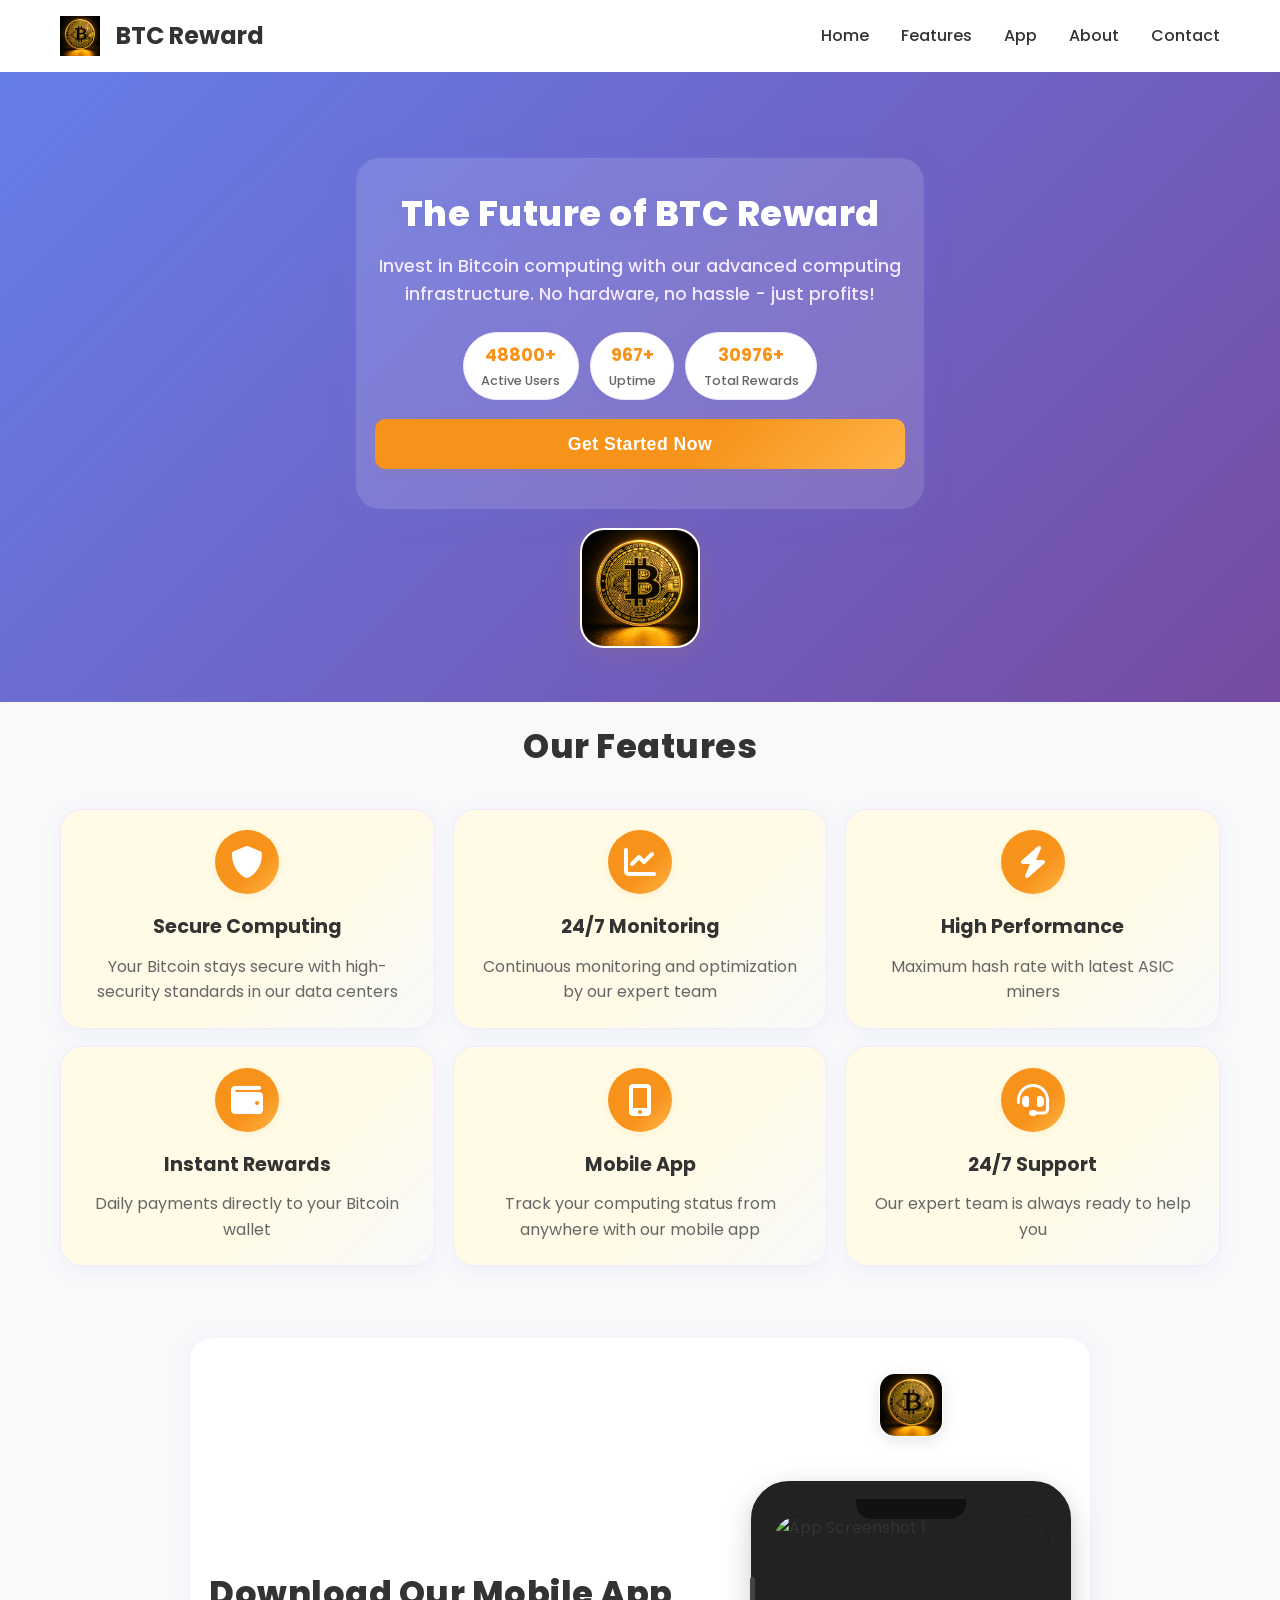
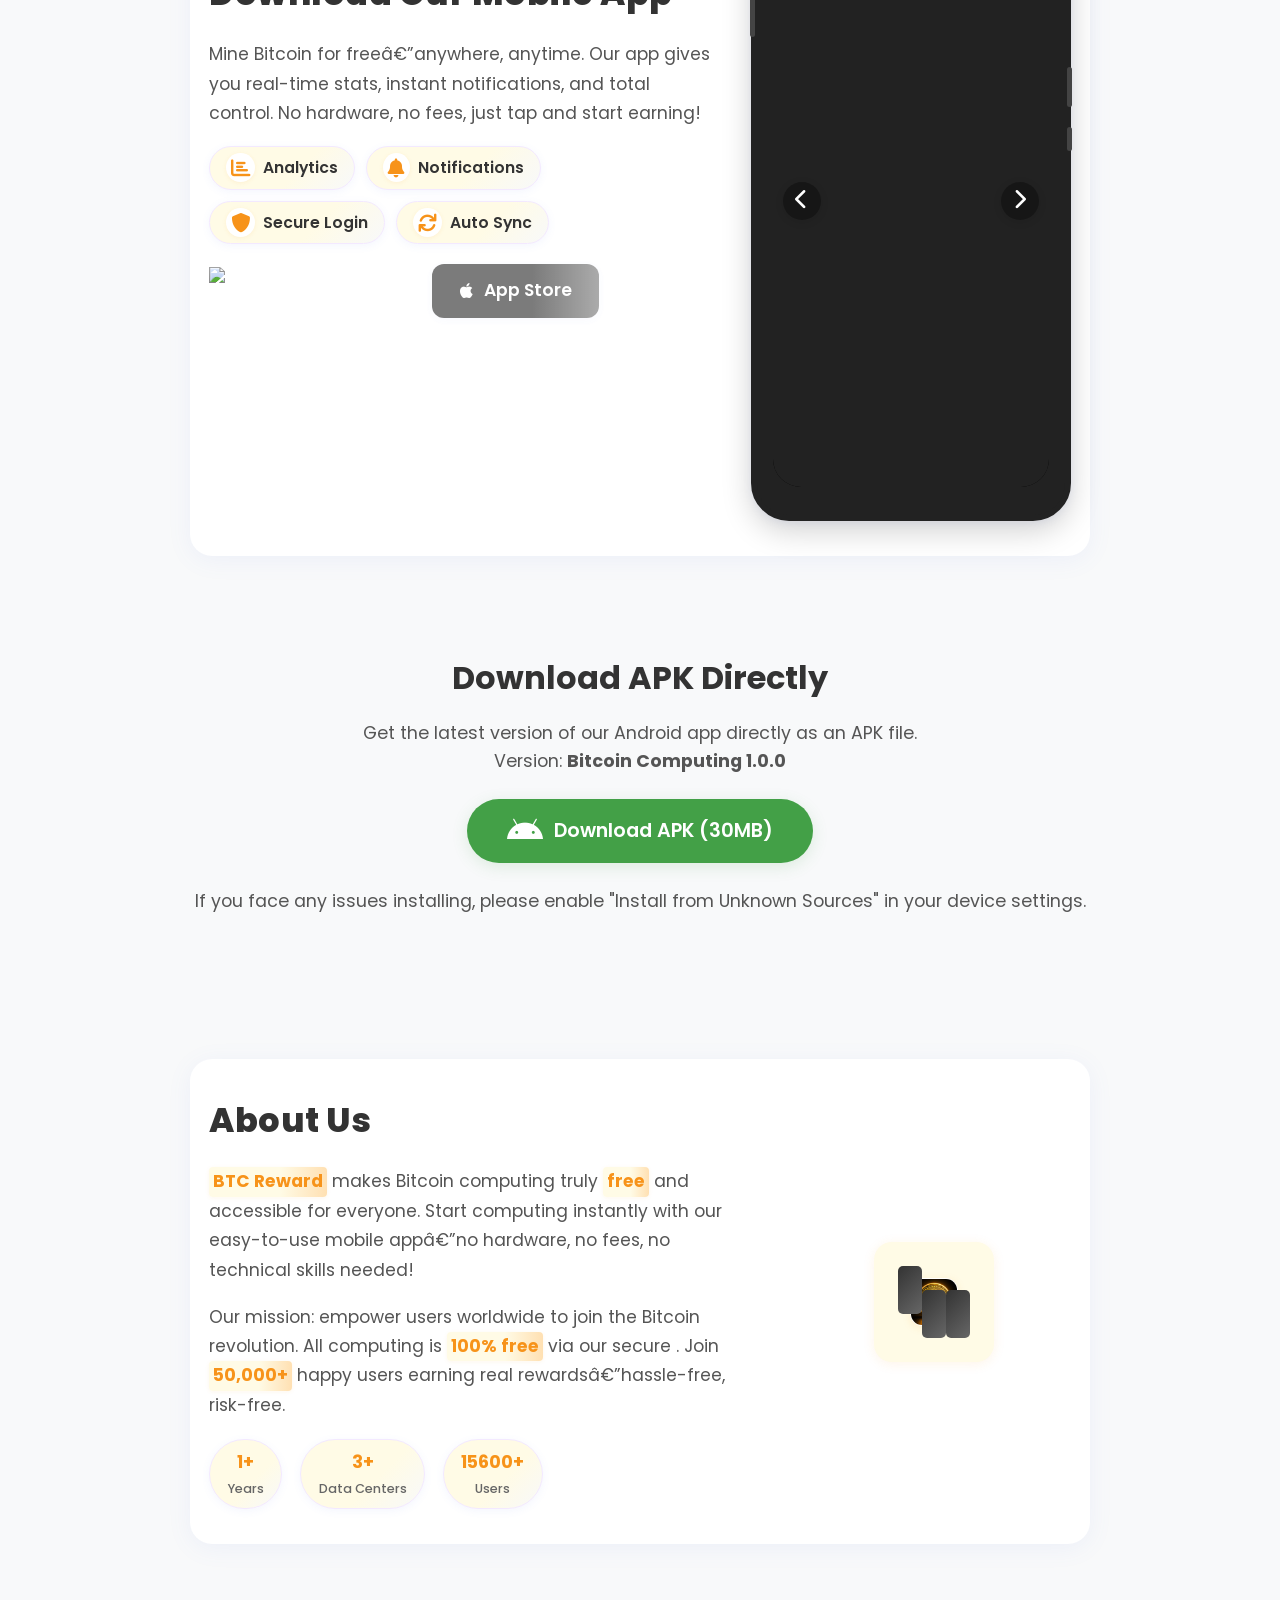
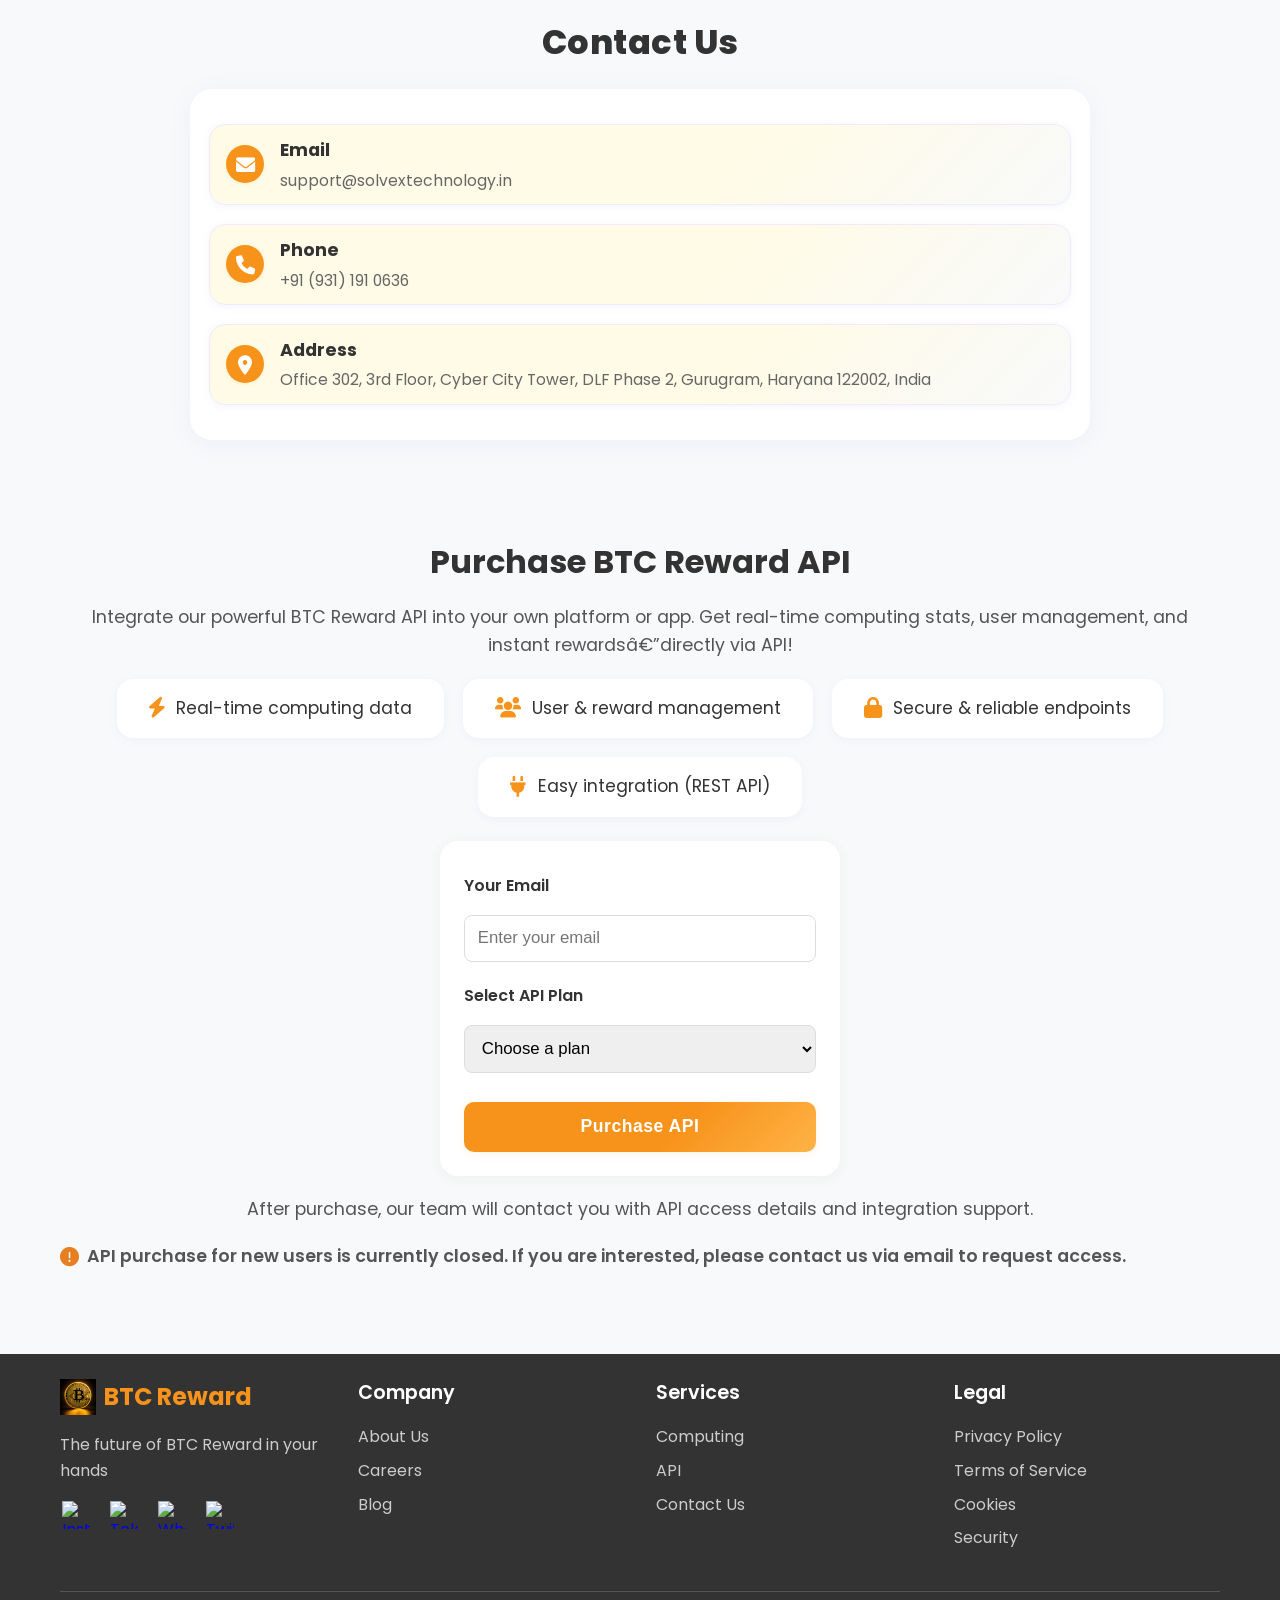
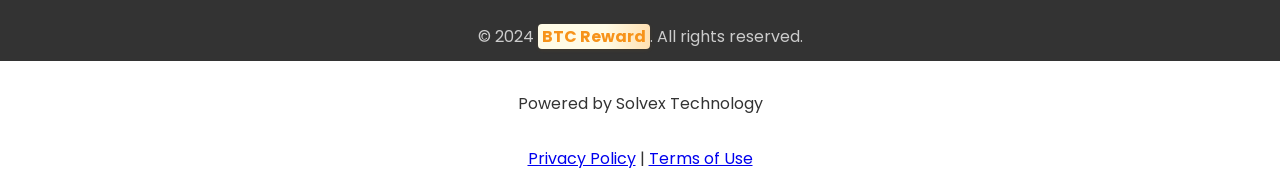
==== index.html @ 9fa51f31 "BTC Reward website - full update with privacy, terms, new logo and branding" ====
<!DOCTYPE html>
<html lang="en">

<head>
 <meta charset="UTF-8">
 <meta name="viewport" content="width=device-width, initial-scale=1.0">
 <title>BTC Reward - Free, Secure & Profitable Bitcoin Computing</title>
 <meta name="description"
 content="Start free BTC Reward instantly! No hardware, no fees. 100% secure, mobile-friendly, and trusted by 50,000+ users. Download our app and earn Bitcoin now.">
 <meta name="keywords"
 content="bitcoin, computing, bitcoin computing, computing, crypto computing, free bitcoin computing, mobile bitcoin computing, secure computing, instant bitcoin reward, bitcoin computing app, cryptocurrency computing, earn bitcoin, bitcoin miner, computing app, best bitcoin computing, free computing, bitcoin computing software, bitcoin computing site, crypto earning, bitcoin earning app, bitcoin computing online, bitcoin computing platform, bitcoin computing website, bitcoin computing for android, bitcoin computing for mobile, bitcoin computing free, bitcoin computing 2024, bitcoin computing without investment, bitcoin computing no hardware, bitcoin computing no fees, bitcoin computing trusted, bitcoin computing reward, bitcoin computing secure, bitcoin computing legit, bitcoin computing real, bitcoin computing fast, bitcoin computing easy, bitcoin computing safe, bitcoin computing support, bitcoin computing 24/7, bitcoin computing instant, bitcoin computing withdraw, bitcoin computing guide, bitcoin computing tutorial, bitcoin computing india, bitcoin computing worldwide, bitcoin computing latest, bitcoin computing update, bitcoin computing news, bitcoin computing tips, bitcoin computing tricks, bitcoin computing earning, bitcoin computing rewards, bitcoin computing , bitcoin computing service, bitcoin computing solution, bitcoin computing technology, bitcoin computing infrastructure, bitcoin computing data center, bitcoin computing pool, bitcoin computing stats, bitcoin computing analytics, bitcoin computing notification, bitcoin computing auto sync, bitcoin computing secure login, bitcoin computing uptime, bitcoin computing reward, bitcoin computing users, bitcoin computing support, bitcoin computing help, bitcoin computing contact, bitcoin computing about, bitcoin computing app download, bitcoin computing apk, bitcoin computing android app, bitcoin computing ios app, bitcoin computing telegram, bitcoin computing whatsapp, bitcoin computing instagram, bitcoin computing twitter, bitcoin computing social, bitcoin computing blog, bitcoin computing careers, bitcoin computing press, bitcoin computing legal, bitcoin computing privacy, bitcoin computing terms, bitcoin computing cookies, bitcoin computing security, bitcoin computing policy, bitcoin computing faq, bitcoin computing support, bitcoin computing customer care, bitcoin computing feedback, bitcoin computing review, bitcoin computing testimonial, bitcoin computing experience, bitcoin computing join, bitcoin computing start, bitcoin computing signup, bitcoin computing register, bitcoin computing login, bitcoin computing dashboard, bitcoin computing stats, bitcoin computing reward, bitcoin computing withdraw, bitcoin computing earning, bitcoin computing profit, bitcoin computing revenue, bitcoin computing bonus, bitcoin computing referral, bitcoin computing invite, bitcoin computing share, bitcoin computing promote, bitcoin computing marketing, bitcoin computing advertisement, bitcoin computing campaign, bitcoin computing offer, bitcoin computing deal, bitcoin computing discount, bitcoin computing free trial, bitcoin computing demo, bitcoin computing test, bitcoin computing beta, bitcoin computing launch, bitcoin computing release, bitcoin computing update, bitcoin computing version, bitcoin computing roadmap, bitcoin computing future, bitcoin computing vision, bitcoin computing mission, bitcoin computing goal, bitcoin computing objective, bitcoin computing plan, bitcoin computing strategy, bitcoin computing roadmap, bitcoin computing journey, bitcoin computing story, bitcoin computing success, bitcoin computing achievement, bitcoin computing milestone, bitcoin computing growth, bitcoin computing expansion, bitcoin computing scale, bitcoin computing global, bitcoin computing international, bitcoin computing universal, bitcoin computing community, bitcoin computing network, bitcoin computing group, bitcoin computing team">
 <meta name="robots" content="index, follow">
 <meta name="google-site-verification" content="437PzoK1XAEiyH_S6qPrITYSk3T8XDj7a3iDzCQaHCE" />
    <link rel="canonical" href="https://bitcoincloudminingformobile.blogspot.com/">
 <!-- Open Graph Tags -->
 <meta property="og:title" content="BTC Reward - Free, Secure & Profitable Bitcoin Computing">
 <meta property="og:description"
 content="Start free BTC Reward instantly! No hardware, no fees. 100% secure, mobile-friendly, and trusted by 50,000+ users. Download our app and earn Bitcoin now.">
 <meta property="og:image" content="App logo/new_logo_512x512.png">
    <meta property="og:url" content="https://bitcoincloudminingformobile.blogspot.com/">
 <meta property="og:type" content="website">
 <!-- Twitter Card Tags -->
 <meta name="twitter:card" content="summary_large_image">
 <meta name="twitter:title" content="BTC Reward - Free, Secure & Profitable Bitcoin Computing">
 <meta name="twitter:description"
 content="Start free BTC Reward instantly! No hardware, no fees. 100% secure, mobile-friendly, and trusted by 50,000+ users. Download our app and earn Bitcoin now.">
 <meta name="twitter:image" content="App logo/new_logo_512x512.png">
 <!-- Structured Data -->
 <script type="application/ld+json">
 {
 "@context": "https://schema.org",
 "@type": "WebSite",
 "name": "BTC Reward",
      "url": "https://bitcoincloudminingformobile.blogspot.com/",
 "description": "Start free BTC Reward instantly! No hardware, no fees. 100% secure, mobile-friendly, and trusted by 50,000+ users.",
 "potentialAction": {
 "@type": "SearchAction",
        "target": "https://bitcoincloudminingformobile.blogspot.com/?q={search_term_string}",
 "query-input": "required name=search_term_string"
 }
 }
 </script>
 <link rel="stylesheet" href="styles.css">
 <link href="https://fonts.googleapis.com/css2?family=Poppins:wght@300;400;500;600;700&display=swap"
 rel="stylesheet">
    <link rel="stylesheet" href="https://cdnjs.cloudflare.com/ajax/libs/font-awesome/6.0.0/css/all.min.css">
 <link rel="icon" type="image/png" href="App logo/new_logo_48x48.png">
 <link rel="manifest" href="manifest.json">
 <link rel="apple-touch-icon" sizes="192x192" href="App logo/new_logo_192x192.png">
</head>

<body>
 <!-- Navigation -->
 <nav class="navbar">
 <div class="nav-container">
 <div class="nav-logo">
 <a href="index.html" class="nav-logo">
 <img src="App logo/new_logo_72x72.png" alt="BTC Reward Logo" class="site-logo">
 <span>BTC Reward</span>
 </a>
 </div>
 <ul class="nav-menu">
 <li><a href="#home">Home</a></li>
 <li><a href="#features">Features</a></li>
 <li><a href="#app">App</a></li>
 <li><a href="#about">About</a></li>
 <li><a href="#contact">Contact</a></li>
 </ul>
 <div class="hamburger">
 <span></span>
 <span></span>
 <span></span>
 </div>
 </div>
 </nav>

 <!-- Hero Section -->
 <section id="home" class="hero">
 <div class="hero-container">
 <div class="hero-content">
 <h1>The Future of BTC Reward</h1>
 <p>Invest in Bitcoin computing with our advanced computing infrastructure. No hardware, no hassle - just
 profits!</p>
 <div class="hero-stats">
 <div class="stat">
 <h3>50,000+</h3>
 <p>Active Users</p>
 </div>
 <div class="stat">
 <h3>99.9%</h3>
 <p>Uptime</p>
 </div>
 <div class="stat">
 <h3>32,000+</h3>
 <p>Total Rewards</p>
 </div>
 </div>
 <div class="hero-buttons">
 <button class="btn-primary">Get Started Now</button>
 </div>
 </div>
 <div class="hero-image">
 <img src="App logo/new_logo_192x192.png" alt="BTC Reward Logo" class="hero-logo-img">
 </div>
 </div>
 </section>

 <!-- Features Section -->
 <section id="features" class="features">
 <div class="container">
 <h2>Our Features</h2>
 <div class="features-grid">
 <div class="feature-card">
 <div class="feature-icon">
 <i class="fas fa-shield-alt"></i>
 </div>
 <h3>Secure Computing</h3>
 <p>Your Bitcoin stays secure with high-security standards in our data centers</p>
 </div>
 <div class="feature-card">
 <div class="feature-icon">
 <i class="fas fa-chart-line"></i>
 </div>
 <h3>24/7 Monitoring</h3>
 <p>Continuous monitoring and optimization by our expert team</p>
 </div>
 <div class="feature-card">
 <div class="feature-icon">
 <i class="fas fa-bolt"></i>
 </div>
 <h3>High Performance</h3>
 <p>Maximum hash rate with latest ASIC miners</p>
 </div>
 <div class="feature-card">
 <div class="feature-icon">
 <i class="fas fa-wallet"></i>
 </div>
 <h3>Instant Rewards</h3>
 <p>Daily payments directly to your Bitcoin wallet</p>
 </div>
 <div class="feature-card">
 <div class="feature-icon">
 <i class="fas fa-mobile-alt"></i>
 </div>
 <h3>Mobile App</h3>
 <p>Track your computing status from anywhere with our mobile app</p>
 </div>
 <div class="feature-card">
 <div class="feature-icon">
 <i class="fas fa-headset"></i>
 </div>
 <h3>24/7 Support</h3>
 <p>Our expert team is always ready to help you</p>
 </div>
 </div>
 </div>
 </section>

 <!-- App Download Section -->
 <section id="app" class="app-download">
 <div class="container">
 <div class="app-content">
 <div class="app-text">
 <h2>Download Our Mobile App</h2>
 <p>Mine Bitcoin for freeâ€”anywhere, anytime. Our app gives you real-time stats, instant
 notifications, and total control. No hardware, no fees, just tap and start earning!</p>
 <div class="app-features">
 <div class="app-feature"><i class="fas fa-chart-bar"></i>Analytics</div>
 <div class="app-feature"><i class="fas fa-bell"></i>Notifications</div>
 <div class="app-feature"><i class="fas fa-shield-alt"></i>Secure Login</div>
 <div class="app-feature"><i class="fas fa-sync"></i>Auto Sync</div>
 </div>
 <div class="download-buttons">
 <a href="https://play.google.com/store/apps/details?id=com.bitminepro.app"
 class="download-btn android play-badge" target="_blank" rel="noopener">
 <img src="https://upload.wikimedia.org/wikipedia/commons/7/78/Google_Play_Store_badge_EN.svg"
 alt="Get it on Google Play" class="play-badge-img" loading="lazy" />
 </a>
 <a href="#" class="download-btn ios"><i class="fab fa-apple"></i><span>App Store</span></a>
 </div>
 </div>
 <div class="app-image">
 <img src="App logo/new_logo_72x72.png" alt="App Logo" class="app-logo">
 <div class="iphone-frame">
 <div class="iphone-notch"></div>
 <div class="iphone-btn left"></div>
 <div class="iphone-btn right"></div>
 <div class="iphone-btn right2"></div>
 <div class="iphone-inner">
 <div class="screenshot-slider">
 <button class="slider-btn prev" onclick="changeScreenshot(-1)"
 title="Previous Screenshot"><i class="fas fa-chevron-left"></i></button>
 <div class="slider-images">
 <img src="Screenshots/WhatsApp Image 2025-06-27 at 10.36.21.jpeg"
 class="screenshot active" alt="App Screenshot 1">
 <img src="Screenshots/WhatsApp Image 2025-06-27 at 10.36.21 (1).jpeg"
 class="screenshot" alt="App Screenshot 2">
 <img src="Screenshots/WhatsApp Image 2025-06-27 at 10.36.21 (2).jpeg"
 class="screenshot" alt="App Screenshot 3">
 <img src="Screenshots/WhatsApp Image 2025-06-27 at 10.36.22.jpeg" class="screenshot"
 alt="App Screenshot 4">
 <img src="Screenshots/WhatsApp Image 2025-06-27 at 10.37.34.jpeg" class="screenshot"
 alt="App Screenshot 5">
 <img src="Screenshots/WhatsApp Image 2025-06-27 at 10.37.34 (1).jpeg"
 class="screenshot" alt="App Screenshot 6">
 </div>
 <button class="slider-btn next" onclick="changeScreenshot(1)" title="Next Screenshot"><i
 class="fas fa-chevron-right"></i></button>
 </div>
 </div>
 </div>
 </div>
 </div>
 </div>
 </section>

 <!-- APK Download Section -->
 <section id="apk-download" class="apk-download">
 <div class="container">
 <div class="apk-content">
 <h2>Download APK Directly</h2>
 <p>Get the latest version of our Android app directly as an APK file. <br>Version: <strong>Bitcoin  Computing 1.0.0</strong></p>
 <a href="Apk File/BTC Reward 1.0.1.apk" class="apk-btn" download>
 <i class="fab fa-android"></i> Download APK (30MB)
 </a>
 <p class="apk-note">If you face any issues installing, please enable "Install from Unknown Sources" in
 your device settings.</p>
 </div>
 </div>
 </section>

 <!-- About Section -->
 <section id="about" class="about">
 <div class="container">
 <div class="about-content">
 <div class="about-text">
 <h2>About Us</h2>
 <p><strong><span class="highlight">BTC Reward</span></strong> makes Bitcoin computing truly
 <span class="highlight">free</span> and accessible for everyone. Start computing instantly with our
 easy-to-use mobile appâ€”no hardware, no fees, no technical skills needed!
 </p>
 <p>Our mission: empower users worldwide to join the Bitcoin revolution. All computing is <span
 class="highlight">100% free</span> via our secure . Join <span
 class="highlight">50,000+</span> happy users earning real rewardsâ€”hassle-free, risk-free.
 </p>
 <div class="about-stats">
 <div class="about-stat">
 <h4>5+</h4>
 <p>Years</p>
 </div>
 <div class="about-stat">
 <h4>10+</h4>
 <p>Data Centers</p>
 </div>
 <div class="about-stat">
 <h4>50,000+</h4>
 <p>Users</p>
 </div>
 </div>
 </div>
 <div class="about-image">
 <div class="data-center">
 <img src="App logo/new_logo_72x72.png" alt="Bitcoin Logo" class="about-logo-img">
 <div class="server-racks">
 <div class="rack"></div>
 <div class="rack"></div>
 <div class="rack"></div>
 </div>
 </div>
 </div>
 </div>
 </div>
 </section>

 <!-- Contact Section -->
 <section id="contact" class="contact">
 <div class="container">
 <h2 class="contact-title">Contact Us</h2>
 <div class="contact-content">
 <div class="contact-info">
 <div class="contact-item">
 <i class="fas fa-envelope"></i>
 <div>
 <h4>Email</h4>
 <p>support@solvextechnology.in</p>
 </div>
 </div>
 <div class="contact-item">
 <i class="fas fa-phone"></i>
 <div>
 <h4>Phone</h4>
 <p>+91 (931) 191 0636</p>
 </div>
 </div>
 <div class="contact-item">
 <i class="fas fa-map-marker-alt"></i>
 <div>
 <h4>Address</h4>
 <p>Office 302, 3rd Floor, Cyber City Tower, DLF Phase 2, Gurugram, Haryana 122002, India</p>
 </div>
 </div>
 </div>
 </div>
 </div>
 </section>

 <!-- API Purchase Section -->
 <section id="api-purchase" class="api-purchase">
 <div class="container">
 <h2>Purchase BTC Reward API</h2>
 <p>Integrate our powerful BTC Reward API into your own platform or app. Get real-time computing
 stats, user management, and instant rewardsâ€”directly via API!</p>
 <ul class="api-benefits">
 <li><i class="fas fa-bolt"></i> Real-time computing data</li>
 <li><i class="fas fa-users"></i> User & reward management</li>
 <li><i class="fas fa-lock"></i> Secure & reliable endpoints</li>
 <li><i class="fas fa-plug"></i> Easy integration (REST API)</li>
 </ul>
 <form class="api-purchase-form">
 <label for="api-email">Your Email</label>
 <input type="email" id="api-email" name="api-email" placeholder="Enter your email" required>
 <label for="api-plan">Select API Plan</label>
 <select id="api-plan" name="api-plan" required>
 <option value="">Choose a plan</option>
 <option value="basic">Basic (Free, Limited)</option>
 <option value="pro">Pro (Monthly) - $99/month</option>
 <option value="premium">Premium (Yearly) - $999/year</option>
 </select>
 <button type="submit" class="btn-primary">Purchase API</button>
 </form>
 <p class="api-note">After purchase, our team will contact you with API access details and integration
 support.</p>
 <p class="api-note api-note-warning"><i class="fas fa-exclamation-circle"></i> API purchase for new users is
 currently closed. If you are interested, please contact us via email to request access.</p>
 </div>
 </section>

 <!-- Footer -->
 <footer class="footer">
 <div class="container">
 <div class="footer-content">
 <div class="footer-section">
 <div class="footer-logo">
 <img src="App logo/new_logo_72x72.png" alt="BTC Reward Logo" class="site-logo">
 <span>BTC Reward</span>
 </div>
 <p>The future of BTC Reward in your hands</p>
 <div class="social-links">
                        <a href="https://www.instagram.com/bitcoincloudmining" target="_blank" rel="noopener"
 title="Instagram">
 <img src="https://upload.wikimedia.org/wikipedia/commons/a/a5/Instagram_icon.png"
 alt="Instagram" />
 </a>
 <a href="https://t.me/+v6K5Agkb5r8wMjhl" target="_blank" rel="noopener" title="Telegram">
 <img src="https://upload.wikimedia.org/wikipedia/commons/8/82/Telegram_logo.svg"
 alt="Telegram" />
 </a>
 <a href="https://chat.whatsapp.com/InL9NrT9gtuKpXRJ3Gu5A5" target="_blank" rel="noopener"
 title="WhatsApp">
 <img src="https://upload.wikimedia.org/wikipedia/commons/6/6b/WhatsApp.svg"
 alt="WhatsApp" />
 </a>
 <a href="https://x.com/bitcoinclmining" target="_blank" rel="noopener" title="Twitter">
 <img src="Twitter logo/x.svg" alt="Twitter" />
 </a>
 </div>
 </div>
 <div class="footer-section">
 <h4>Company</h4>
 <ul>
 <li><a href="#about">About Us</a></li>
 <li><a href="careers.html">Careers</a></li>
 <li><a href="blog.html">Blog</a></li>
 </ul>
 </div>
 <div class="footer-section">
 <h4>Services</h4>
 <ul>
 <li><a href="computing.html">Computing</a></li>
 <li><a href="api.html">API</a></li>
 <li><a href="contact.html">Contact Us</a></li>
 </ul>
 </div>
 <div class="footer-section">
 <h4>Legal</h4>
 <ul>
 <li><a href="privacy-policy.html">Privacy Policy</a></li>
 <li><a href="terms-of-service.html">Terms of Service</a></li>
 <li><a href="cookies.html">Cookies</a></li>
 <li><a href="security.html">Security</a></li>
 </ul>
 </div>
 </div>
 <div class="footer-bottom">
 <p>&copy; 2024 <span class="highlight">BTC Reward</span>. All rights reserved.</p>
 </div>
 </div>
 </footer>

 <!-- Powered By Start -->
 <div class="external-link-section">
 Powered by Solvex Technology
 </div>
 <!-- Powered By End -->

   <!-- Privacy & Terms Links Start -->
  <div class="external-link-section">
        <a href="privacy.html">Privacy Policy</a> |
        <a href="terms.html">Terms of Use</a>
  </div>
  <!-- Privacy & Terms Links End -->

 <script src="script.js"></script>
</body>

</html>
---- styles.css ----
/* Reset and Base Styles */
* {
    margin: 0;
    padding: 0;
    box-sizing: border-box;
}

body {
    font-family: 'Poppins', sans-serif;
    line-height: 1.6;
    color: #333;
    overflow-x: hidden;
}

.container {
    max-width: 1200px;
    margin: 0 auto;
    padding: 0 20px;
}

/* Navigation */
.navbar {
    position: sticky;
    top: 0;
    width: 100%;
    background: rgba(255, 255, 255, 0.95);
    -webkit-backdrop-filter: blur(10px);
    backdrop-filter: blur(10px);
    z-index: 1000;
    padding: 1rem 0;
    transition: all 0.3s ease;
}

.nav-container {
    max-width: 1200px;
    margin: 0 auto;
    padding: 0 20px;
    display: flex;
    justify-content: space-between;
    align-items: center;
}

.nav-logo {
    text-decoration: none;
    color: inherit;
    display: flex;
    align-items: center;
    gap: 0.5rem;
    font-size: 1.5rem;
    font-weight: 700;
}

.nav-logo i {
    margin-right: 0.5rem;
    font-size: 2rem;
}

.nav-menu {
    display: flex;
    list-style: none;
    gap: 2rem;
}

.nav-menu a {
    text-decoration: none;
    color: #333;
    font-weight: 500;
    transition: color 0.3s ease;
}

.nav-menu a:hover {
    color: #f7931a;
}

.hamburger {
    display: none;
    flex-direction: column;
    cursor: pointer;
}

.hamburger span {
    width: 25px;
    height: 3px;
    background: #333;
    margin: 3px 0;
    transition: 0.3s;
}

/* Hero Section */
.hero {
    padding-top: 60px;
    min-height: 70vh;
    padding-bottom: 0.5rem;
    background: linear-gradient(135deg, #667eea 0%, #764ba2 100%);
    display: flex;
    align-items: center;
    justify-content: center;
}

.hero-container {
    max-width: 600px;
    margin: 0 auto;
    padding: 0 1rem;
    display: flex;
    flex-direction: column;
    align-items: center;
    justify-content: center;
}

.hero-content {
    background: rgba(255, 255, 255, 0.13);
    border-radius: 24px;
    box-shadow: 0 6px 32px rgba(103, 126, 234, 0.10);
    padding: 2.2rem 1.2rem 2.5rem 1.2rem;
    margin-bottom: 1.2rem;
    width: 100%;
    text-align: center;
    position: relative;
}

.hero-content h1 {
    font-size: 2.2rem;
    font-weight: 800;
    color: #fff;
    margin-bottom: 1.1rem;
    line-height: 1.15;
    text-shadow: 0 2px 12px rgba(103, 126, 234, 0.13);
    letter-spacing: 0.5px;
}

.hero-content p {
    font-size: 1.1rem;
    color: #f3e9ff;
    margin-bottom: 1.5rem;
    font-weight: 500;
}

.hero-logo-img {
    display: block;
    margin: 0 auto 1.2rem auto;
    width: 90px;
    height: 90px;
    max-width: 30vw;
    max-height: 30vw;
    object-fit: contain;
    border-radius: 18px;
    box-shadow: 0 4px 24px rgba(247, 147, 26, 0.13);
    background: #fffbe6;
    border: 2px solid #fff;
}

.hero-stats {
    display: flex;
    flex-direction: row;
    justify-content: center;
    gap: 0.7rem;
    margin-bottom: 1.2rem;
}

.stat {
    background: #fff;
    color: #333;
    border-radius: 50px;
    box-shadow: 0 2px 8px rgba(103, 126, 234, 0.07);
    padding: 0.5rem 1.1rem;
    min-width: 70px;
    font-size: 1rem;
    display: flex;
    flex-direction: column;
    align-items: center;
    font-weight: 600;
    border: 1.5px solid #f3e9ff;
}

.stat h3 {
    color: #f7931a;
    font-size: 1.1rem;
    margin-bottom: 0.1rem;
    font-weight: 700;
}

.stat p {
    color: #666;
    font-size: 0.8rem;
    margin-bottom: 0;
    font-weight: 500;
}

.hero-buttons {
    margin-top: 1.1rem;
}

.btn-primary {
    width: 100%;
    font-size: 1.2rem;
    padding: 1.1rem 0;
    border-radius: 16px;
    box-shadow: 0 2px 12px rgba(247, 147, 26, 0.13);
    letter-spacing: 0.5px;
    background: linear-gradient(90deg, #f7931a 60%, #ffb347 100%);
    color: #fff;
    font-weight: 700;
    border: none;
    transition: background 0.3s, transform 0.2s;
}

.btn-primary:hover {
    background: linear-gradient(90deg, #ffb347 0%, #f7931a 100%);
    color: #fff;
    transform: translateY(-2px) scale(1.03);
}

.hero-image {
    display: flex;
    justify-content: center;
    align-items: center;
}

.computing-animation {
    position: relative;
    width: 180px;
    height: 180px;
    display: flex;
    justify-content: center;
    align-items: center;
}

.bitcoin-symbol {
    font-size: 8rem;
    color: #f7931a;
    animation: pulse 2s infinite;
}

.computing-particles {
    position: absolute;
    width: 100%;
    height: 100%;
    border: 2px solid rgba(247, 147, 26, 0.3);
    border-radius: 50%;
    animation: rotate 10s linear infinite;
}

.computing-particles::before,
.computing-particles::after {
    content: '';
    position: absolute;
    width: 10px;
    height: 10px;
    background: #f7931a;
    border-radius: 50%;
    animation: particle 3s infinite;
}

.computing-particles::before {
    top: 0;
    left: 50%;
    transform: translateX(-50%);
}

.computing-particles::after {
    bottom: 0;
    left: 50%;
    transform: translateX(-50%);
}

@keyframes pulse {

    0%,
    100% {
        transform: scale(1);
    }

    50% {
        transform: scale(1.1);
    }
}

@keyframes rotate {
    from {
        transform: rotate(0deg);
    }

    to {
        transform: rotate(360deg);
    }
}

@keyframes particle {

    0%,
    100% {
        opacity: 1;
        transform: scale(1);
    }

    50% {
        opacity: 0.5;
        transform: scale(1.5);
    }
}

/* Features Section */
.features {
    padding: 1.1rem 0 2rem 0;
    background: #f8f9fa;
}

.features h2 {
    text-align: center;
    font-size: 2.1rem;
    font-weight: 800;
    margin-bottom: 2.2rem;
    color: #333;
    letter-spacing: 0.5px;
}

.features-grid {
    display: grid;
    grid-template-columns: repeat(3, 1fr);
    gap: 1.1rem;
}

.feature-card {
    background: linear-gradient(135deg, #fffbe6 60%, #f8f9fa 100%);
    padding: 1.3rem 1.1rem 1.1rem 1.1rem;
    border-radius: 22px;
    text-align: center;
    box-shadow: 0 4px 18px rgba(103, 126, 234, 0.08);
    transition: transform 0.3s, box-shadow 0.3s;
    border: 1.5px solid #f3e9ff;
    display: flex;
    flex-direction: column;
    align-items: center;
    min-height: 220px;
}

.feature-card:hover {
    transform: translateY(-6px) scale(1.03);
    box-shadow: 0 8px 32px rgba(247, 147, 26, 0.13);
}

.feature-icon {
    width: 64px;
    height: 64px;
    background: linear-gradient(135deg, #f7931a 60%, #ffb347 100%);
    border-radius: 50%;
    display: flex;
    align-items: center;
    justify-content: center;
    margin: 0 auto 1.1rem auto;
    box-shadow: 0 2px 8px rgba(247, 147, 26, 0.10);
}

.feature-icon i {
    font-size: 2rem;
    color: #fff;
}

.feature-card h3 {
    font-size: 1.2rem;
    font-weight: 700;
    margin-bottom: 0.7rem;
    color: #333;
}

.feature-card p {
    color: #666;
    line-height: 1.6;
    font-size: 1rem;
}

/* App Download Section */
.app-download {
    padding: 2.5rem 0 2rem 0;
    background: #f8f9fa;
}

.app-content {
    background: #fff;
    border-radius: 22px;
    box-shadow: 0 4px 24px rgba(103, 126, 234, 0.08);
    padding: 2.2rem 1.2rem 2.2rem 1.2rem;
    display: flex;
    flex-direction: row;
    gap: 2.5rem;
    align-items: center;
    max-width: 900px;
    margin: 0 auto;
}

.app-text {
    flex: 2;
}

.app-text h2 {
    font-size: 2.1rem;
    font-weight: 800;
    margin-bottom: 1.2rem;
    color: #333;
    letter-spacing: 0.5px;
}

.app-text p {
    color: #555;
    margin-bottom: 1.1rem;
    font-size: 1.08rem;
    line-height: 1.7;
}

.app-features {
    display: flex;
    flex-wrap: wrap;
    gap: 0.7rem;
    margin-bottom: 1.2rem;
}

.app-feature {
    background: linear-gradient(135deg, #fffbe6 60%, #f8f9fa 100%);
    color: #333;
    border-radius: 50px;
    box-shadow: 0 2px 8px rgba(103, 126, 234, 0.07);
    padding: 0.4rem 1rem;
    font-size: 0.98rem;
    display: flex;
    align-items: center;
    gap: 0.5rem;
    font-weight: 600;
    border: 1.5px solid #f3e9ff;
}

.app-feature i {
    color: #f7931a;
    font-size: 1.2rem;
    background: #fff;
    border-radius: 50%;
    padding: 0.3rem;
    box-shadow: 0 1px 4px rgba(247, 147, 26, 0.10);
}

.app-image {
    flex: 1;
    display: flex;
    flex-direction: column;
    align-items: center;
    justify-content: center;
    gap: 1.2rem;
}

.app-logo {
    width: 64px;
    height: 64px;
    object-fit: contain;
    border-radius: 16px;
    box-shadow: 0 2px 8px rgba(247, 147, 26, 0.13);
    background: #fffbe6;
    border: 1.5px solid #fff;
    margin-bottom: 0.7rem;
}

.screenshot-slider {
    width: 180px;
    height: 360px;
    border-radius: 18px;
    box-shadow: 0 10px 30px rgba(0, 0, 0, 0.13);
    background: #222;
    margin: 0 auto;
}

.slider-images {
    border-radius: 18px;
}

.screenshot {
    border-radius: 18px;
}

.slider-btn {
    width: 32px;
    height: 32px;
    font-size: 1.1rem;
}

@media (max-width: 768px) {
    .app-content {
        flex-direction: column;
        gap: 1.2rem;
        padding: 1.2rem 0.5rem 1.2rem 0.5rem;
    }

    .app-image {
        margin-top: 1.2rem;
    }

    .app-features {
        gap: 0.3rem;
    }

    .screenshot-slider {
        width: 120px;
        height: 240px;
        border-radius: 10px;
    }

    .slider-images,
    .screenshot {
        border-radius: 10px;
    }

    .app-logo {
        width: 38px;
        height: 38px;
        border-radius: 8px;
    }

    .hero {
        padding-bottom: 0.2rem;
    }

    .features {
        padding: 0.5rem 0 0.7rem 0;
    }

    .features-grid {
        grid-template-columns: 1fr;
    }
}

@media (max-width: 480px) {
    .app-download {
        padding: 1.1rem 0 0.7rem 0;
    }

    .app-content {
        padding: 0.7rem 0.2rem 0.7rem 0.2rem;
        border-radius: 13px;
        gap: 0.7rem;
    }

    .app-text h2 {
        font-size: 1.1rem;
        margin-bottom: 0.7rem;
    }

    .app-text p {
        font-size: 0.95rem;
        margin-bottom: 0.7rem;
    }

    .app-features {
        gap: 0.15rem;
        margin-bottom: 0.7rem;
    }

    .app-feature {
        padding: 0.2rem 0.5rem;
        font-size: 0.8rem;
        border-radius: 20px;
    }

    .app-logo {
        width: 28px;
        height: 28px;
        border-radius: 5px;
    }

    .screenshot-slider {
        width: 70px;
        height: 140px;
        border-radius: 6px;
    }

    .slider-images,
    .screenshot {
        border-radius: 6px;
    }

    .slider-btn {
        width: 22px;
        height: 22px;
        font-size: 0.8rem;
    }
}

/* Pricing Section */
.pricing {
    padding: 5rem 0;
    background: white;
}

.pricing h2 {
    text-align: center;
    font-size: 2.5rem;
    font-weight: 700;
    margin-bottom: 3rem;
    color: #333;
}

.pricing-grid {
    display: grid;
    grid-template-columns: repeat(auto-fit, minmax(300px, 1fr));
    gap: 2rem;
}

.pricing-card {
    background: white;
    border: 2px solid #e9ecef;
    border-radius: 15px;
    padding: 2rem;
    text-align: center;
    transition: all 0.3s ease;
    position: relative;
}

.pricing-card.featured {
    border-color: #f7931a;
    transform: scale(1.05);
    box-shadow: 0 20px 40px rgba(247, 147, 26, 0.2);
}

.pricing-card:hover {
    transform: translateY(-10px);
    box-shadow: 0 20px 40px rgba(0, 0, 0, 0.1);
}

.pricing-header h3 {
    font-size: 1.5rem;
    font-weight: 600;
    margin-bottom: 1rem;
    color: #333;
}

.price {
    margin-bottom: 2rem;
}

.currency {
    font-size: 1.5rem;
    color: #f7931a;
    font-weight: 600;
}

.amount {
    font-size: 3rem;
    font-weight: 700;
    color: #333;
}

.period {
    font-size: 1rem;
    color: #666;
}

.pricing-features {
    list-style: none;
    margin-bottom: 2rem;
}

.pricing-features li {
    padding: 0.5rem 0;
    color: #666;
}

.pricing-features i {
    color: #28a745;
    margin-right: 0.5rem;
}

/* About Section */
.about {
    padding: 2.5rem 0 2rem 0;
    background: #f8f9fa;
}

.about-content {
    background: #fff;
    border-radius: 22px;
    box-shadow: 0 4px 24px rgba(103, 126, 234, 0.08);
    padding: 2.2rem 1.2rem 2.2rem 1.2rem;
    display: flex;
    flex-direction: row;
    gap: 2.5rem;
    align-items: center;
    max-width: 900px;
    margin: 0 auto;
}

.about-text {
    flex: 2;
}

.about-text h2 {
    font-size: 2.1rem;
    font-weight: 800;
    margin-bottom: 1.2rem;
    color: #333;
    letter-spacing: 0.5px;
}

.about-text p {
    color: #555;
    margin-bottom: 1.1rem;
    font-size: 1.08rem;
    line-height: 1.7;
}

.about-stats {
    display: flex;
    gap: 1.1rem;
    margin-top: 1.2rem;
}

.about-stat {
    background: linear-gradient(135deg, #fffbe6 60%, #f8f9fa 100%);
    color: #333;
    border-radius: 50px;
    box-shadow: 0 2px 8px rgba(103, 126, 234, 0.07);
    padding: 0.5rem 1.1rem;
    min-width: 70px;
    font-size: 1rem;
    display: flex;
    flex-direction: column;
    align-items: center;
    font-weight: 600;
    border: 1.5px solid #f3e9ff;
}

.about-stat h4 {
    color: #f7931a;
    font-size: 1.1rem;
    margin-bottom: 0.1rem;
    font-weight: 700;
}

.about-stat p {
    color: #666;
    font-size: 0.8rem;
    margin-bottom: 0;
    font-weight: 500;
}

.about-image {
    flex: 1;
    display: flex;
    justify-content: center;
    align-items: center;
}

.data-center {
    position: relative;
    width: 120px;
    height: 120px;
    background: #fffbe6;
    border-radius: 18px;
    box-shadow: 0 2px 12px rgba(247, 147, 26, 0.10);
    display: flex;
    align-items: center;
    justify-content: center;
}

.data-center i {
    font-size: 2.5rem;
    color: #f7931a;
}

.server-racks {
    position: absolute;
    width: 100%;
    height: 100%;
}

.rack {
    position: absolute;
    width: 24px;
    height: 48px;
    background: linear-gradient(135deg, #333, #666);
    border-radius: 5px;
    animation: glow 3s infinite;
}

.rack:nth-child(1) {
    top: 20%;
    left: 20%;
    animation-delay: 0s;
}

.rack:nth-child(2) {
    top: 40%;
    right: 20%;
    animation-delay: 1s;
}

.rack:nth-child(3) {
    bottom: 20%;
    left: 50%;
    transform: translateX(-50%);
    animation-delay: 2s;
}

@keyframes glow {

    0%,
    100% {
        box-shadow: 0 0 10px rgba(247, 147, 26, 0.3);
    }

    50% {
        box-shadow: 0 0 20px rgba(247, 147, 26, 0.6);
    }
}

/* Contact Section */
.contact {
    padding: 2.5rem 0 2rem 0;
    background: #f8f9fa;
}

.contact-content {
    background: #fff;
    border-radius: 22px;
    box-shadow: 0 4px 24px rgba(103, 126, 234, 0.08);
    padding: 2.2rem 1.2rem 2.2rem 1.2rem;
    display: flex;
    flex-direction: row;
    gap: 2.5rem;
    align-items: flex-start;
    max-width: 900px;
    margin: 0 auto;
}

.contact-info {
    flex: 1;
    display: flex;
    flex-direction: column;
    gap: 1.2rem;
}

.contact-item {
    display: flex;
    align-items: center;
    gap: 1rem;
    background: linear-gradient(135deg, #fffbe6 60%, #f8f9fa 100%);
    border-radius: 16px;
    padding: 0.7rem 1rem;
    box-shadow: 0 2px 8px rgba(103, 126, 234, 0.07);
    border: 1.5px solid #f3e9ff;
}

.contact-item i {
    width: 38px;
    height: 38px;
    background: #f7931a;
    color: white;
    border-radius: 50%;
    display: flex;
    align-items: center;
    justify-content: center;
    font-size: 1.2rem;
    box-shadow: 0 1px 4px rgba(247, 147, 26, 0.10);
}

.contact-item h4 {
    font-size: 1.1rem;
    font-weight: 700;
    margin-bottom: 0.2rem;
    color: #333;
}

.contact-item p {
    color: #666;
    font-size: 0.98rem;
    margin-bottom: 0;
}

.contact-form {
    flex: 1;
    display: flex;
    flex-direction: column;
    gap: 1.1rem;
    background: #f8f9fa;
    border-radius: 16px;
    padding: 1.2rem 1rem;
    box-shadow: 0 2px 8px rgba(103, 126, 234, 0.05);
    border: 1.5px solid #f3e9ff;
}

.form-group input,
.form-group textarea {
    width: 100%;
    padding: 0.9rem;
    border: 2px solid #e9ecef;
    border-radius: 10px;
    font-size: 1rem;
    transition: border-color 0.3s ease;
    background: #fff;
}

.form-group input:focus,
.form-group textarea:focus {
    outline: none;
    border-color: #f7931a;
}

.btn-primary {
    background: linear-gradient(135deg, #f7931a 60%, #ffb347 100%);
    color: #fff;
    border: none;
    border-radius: 10px;
    padding: 0.9rem 1.5rem;
    font-size: 1.1rem;
    font-weight: 700;
    cursor: pointer;
    box-shadow: 0 2px 8px rgba(247, 147, 26, 0.10);
    transition: background 0.3s;
}

.btn-primary:hover {
    background: linear-gradient(135deg, #ffb347 60%, #f7931a 100%);
}

@media (max-width: 768px) {
    .contact-content {
        flex-direction: column;
        gap: 1.2rem;
        padding: 1.2rem 0.5rem 1.2rem 0.5rem;
    }

    .contact-info,
    .contact-form {
        padding: 0.7rem 0.2rem;
        border-radius: 10px;
    }
}

@media (max-width: 480px) {
    .contact {
        padding: 1.1rem 0 0.7rem 0;
    }

    .contact-content {
        padding: 0.7rem 0.2rem 0.7rem 0.2rem;
        border-radius: 13px;
        gap: 0.7rem;
    }

    .contact-item i {
        width: 28px;
        height: 28px;
        font-size: 1rem;
    }

    .contact-item {
        padding: 0.4rem 0.7rem;
        border-radius: 8px;
    }

    .contact-form {
        padding: 0.5rem 0.2rem;
        border-radius: 8px;
    }

    .form-group input,
    .form-group textarea {
        font-size: 0.95rem;
        padding: 0.7rem;
    }

    .btn-primary {
        font-size: 0.95rem;
        padding: 0.7rem 1.2rem;
    }
}

/* Footer */
.footer {
    padding: 1.5rem 0 0.7rem 0;
    background: #333;
    color: white;
}

.footer-content {
    display: grid;
    grid-template-columns: repeat(auto-fit, minmax(250px, 1fr));
    gap: 2rem;
    margin-bottom: 2rem;
}

.footer-logo {
    display: flex;
    align-items: center;
    font-size: 1.5rem;
    font-weight: 700;
    color: #f7931a;
    margin-bottom: 1rem;
}

.footer-logo i {
    margin-right: 0.5rem;
    font-size: 2rem;
}

.footer-section p {
    color: #ccc;
    margin-bottom: 1rem;
}

.social-links {
    display: flex;
    gap: 1rem;
}

.social-links a {
    width: 32px;
    height: 32px;
    display: flex;
    align-items: center;
    justify-content: center;
    text-decoration: none;
    transition: background 0.3s ease;
    background: transparent;
    border-radius: 0;
    padding: 0;
}

.social-links a:hover {
    background: #f3f3f3;
}

.social-links img {
    width: 28px;
    height: 28px;
    object-fit: contain;
    display: block;
}

.footer-section h4 {
    font-size: 1.2rem;
    font-weight: 600;
    margin-bottom: 1rem;
    color: white;
}

.footer-section ul {
    list-style: none;
}

.footer-section ul li {
    margin-bottom: 0.5rem;
}

.footer-section ul li a {
    color: #ccc;
    text-decoration: none;
    transition: color 0.3s ease;
}

.footer-section ul li a:hover {
    color: #f7931a;
}

.footer-bottom {
    text-align: center;
    padding-top: 2rem;
    border-top: 1px solid #555;
    color: #ccc;
}

/* Responsive Design */
@media (max-width: 768px) {
    .navbar {
        padding: 0.5rem 0;
        position: sticky;
        top: 0;
        width: 100vw;
        z-index: 1000;
    }

    .nav-container {
        padding: 0 8px;
        max-width: 100vw;
    }

    .nav-logo {
        font-size: 1.1rem;
        gap: 0.3rem;
    }

    .site-logo {
        height: 28px;
        width: 28px;
    }

    .hamburger {
        display: flex;
        margin-left: auto;
        z-index: 1101;
    }

    .nav-menu {
        position: fixed;
        top: 60px;
        right: 0;
        left: 0;
        background: #fff;
        flex-direction: column;
        gap: 1.2rem;
        align-items: flex-start;
        padding: 2.2rem 1.2rem 2.2rem 1.2rem;
        box-shadow: 0 8px 32px rgba(0, 0, 0, 0.13);
        transform: translateY(-120%);
        transition: transform 0.3s;
        z-index: 1100;
        width: 100vw;
        border-radius: 0 0 18px 18px;
    }

    .nav-menu.active {
        transform: translateY(0);
    }

    .nav-menu li {
        width: 100%;
    }

    .nav-menu a {
        font-size: 1.1rem;
        padding: 0.7rem 0.2rem;
        width: 100%;
        display: block;
    }

    .hero-container {
        grid-template-columns: 1fr;
        text-align: center;
    }

    .hero-content h1 {
        font-size: 2.5rem;
    }

    .hero-stats {
        justify-content: center;
    }

    .hero-buttons {
        justify-content: center;
        flex-wrap: wrap;
    }

    .app-content {
        grid-template-columns: 1fr;
        text-align: center;
    }

    .app-features {
        grid-template-columns: 1fr;
    }

    .download-buttons {
        justify-content: center;
        flex-wrap: wrap;
    }

    .app-stats {
        justify-content: center;
    }

    .about-content {
        flex-direction: column;
        gap: 1.2rem;
        padding: 1.2rem 0.5rem 1.2rem 0.5rem;
    }

    .about-image {
        margin-top: 1.2rem;
    }

    .about-stats {
        gap: 0.5rem;
    }

    .contact-content {
        grid-template-columns: 1fr;
    }

    .features-grid,
    .pricing-grid {
        grid-template-columns: 1fr;
    }

    .pricing-card.featured {
        transform: none;
    }

    .computing-animation {
        width: 100px;
        height: 100px;
    }
}

@media (max-width: 480px) {
    body {
        font-size: 15px;
    }

    .container {
        padding: 0 2px;
    }

    .hero {
        padding-top: 30px;
        min-height: 55vh;
        padding-bottom: 0.5rem;
    }

    .hero-container {
        padding: 0 2px;
        max-width: 100vw;
    }

    .hero-content {
        padding: 1.1rem 0.3rem 1.3rem 0.3rem;
        border-radius: 14px;
        margin-bottom: 0.7rem;
    }

    .hero-content h1 {
        font-size: 1.1rem;
        margin-bottom: 0.7rem;
    }

    .hero-content p {
        font-size: 0.95rem;
        margin-bottom: 1rem;
    }

    .hero-logo-img {
        width: 38px;
        height: 38px;
        max-width: 18vw;
        max-height: 18vw;
        border-radius: 7px;
        margin-bottom: 0.5rem;
    }

    .hero-stats {
        gap: 0.2rem;
        margin-bottom: 0.7rem;
    }

    .stat {
        padding: 0.25rem 0.5rem;
        min-width: 48px;
        font-size: 0.8rem;
        border-radius: 20px;
    }

    .stat h3 {
        font-size: 0.85rem;
    }

    .stat p {
        font-size: 0.65rem;
    }

    .hero-buttons {
        margin-top: 0.5rem;
    }

    .btn-primary {
        font-size: 1rem;
        padding: 0.7rem 0;
        border-radius: 8px;
    }

    .app-logo {
        width: 28px;
        height: 28px;
        margin-bottom: 0.5rem;
    }

    .screenshot-slider {
        width: 90vw;
        max-width: 120px;
        height: 200px;
    }

    .slider-btn {
        width: 28px;
        height: 28px;
        font-size: 1.1rem;
    }

    .app-content {
        gap: 1.2rem;
    }

    .app-text h2 {
        font-size: 1.1rem;
        margin-bottom: 0.7rem;
    }

    .app-text p {
        font-size: 0.95rem;
        margin-bottom: 1rem;
    }

    .app-features {
        gap: 0.3rem;
    }

    .app-feature span {
        font-size: 0.9rem;
    }

    .download-buttons {
        gap: 0.5rem;
    }

    .apk-content h2 {
        font-size: 1.1rem;
    }

    .apk-content p {
        font-size: 0.95rem;
    }

    .apk-btn {
        font-size: 0.95rem;
        padding: 0.7rem 1.2rem;
    }

    .footer-content {
        gap: 1rem;
    }

    .footer-logo .site-logo {
        height: 20px;
        width: 20px;
    }

    .site-logo {
        height: 20px;
        width: 20px;
    }

    .about {
        padding: 1.1rem 0 0.7rem 0;
    }

    .about-content {
        padding: 0.7rem 0.2rem 0.7rem 0.2rem;
        border-radius: 13px;
        gap: 0.7rem;
    }

    .about-text h2 {
        font-size: 1.1rem;
        margin-bottom: 0.7rem;
    }

    .about-text p {
        font-size: 0.95rem;
        margin-bottom: 0.7rem;
    }

    .about-stats {
        gap: 0.2rem;
        margin-top: 0.5rem;
    }

    .about-stat {
        padding: 0.25rem 0.5rem;
        min-width: 48px;
        font-size: 0.8rem;
        border-radius: 20px;
    }

    .about-stat h4 {
        font-size: 0.85rem;
    }

    .about-stat p {
        font-size: 0.65rem;
    }

    .data-center {
        width: 60px;
        height: 60px;
        border-radius: 7px;
    }

    .data-center i {
        font-size: 1.1rem;
    }

    .rack {
        width: 10px;
        height: 22px;
    }

    .contact-content {
        gap: 1rem;
    }

    .contact-item i {
        width: 32px;
        height: 32px;
        font-size: 1rem;
    }

    .form-group input,
    .form-group textarea {
        font-size: 0.95rem;
        padding: 0.7rem;
    }

    .highlight {
        font-size: 1rem;
        padding: 0 2px;
    }

    .computing-animation {
        width: 38px;
        height: 38px;
    }

    .computing-particles {
        border-width: 1px;
    }

    .features,
    .app-download,
    .about,
    .contact {
        padding: 1.2rem 0 0.7rem 0;
    }

    .footer {
        padding: 0.7rem 0 0.3rem 0;
    }
}

/* Screenshot Slider Styles */
.screenshot-slider {
    position: relative;
    width: 280px;
    height: 560px;
    margin: 0 auto;
    display: flex;
    align-items: center;
    justify-content: center;
}

.slider-images {
    width: 100%;
    height: 100%;
    position: relative;
    overflow: hidden;
    border-radius: 30px;
    box-shadow: 0 20px 40px rgba(0, 0, 0, 0.3);
    background: #222;
}

.screenshot {
    position: absolute;
    top: 0;
    left: 0;
    width: 100%;
    height: 100%;
    object-fit: cover;
    opacity: 0;
    transition: opacity 0.5s;
    z-index: 1;
    border-radius: 30px;
    box-shadow: 0 10px 30px rgba(0, 0, 0, 0.15);
}

.screenshot.active {
    opacity: 1;
    z-index: 2;
}

.slider-btn {
    position: absolute;
    top: 50%;
    transform: translateY(-50%);
    background: rgba(0, 0, 0, 0.4);
    color: #fff;
    border: none;
    border-radius: 50%;
    width: 40px;
    height: 40px;
    display: flex;
    align-items: center;
    justify-content: center;
    font-size: 1.5rem;
    cursor: pointer;
    z-index: 10;
    transition: background 0.3s;
}

.slider-btn:hover {
    background: #f7931a;
    color: #fff;
}

.slider-btn.prev {
    left: -50px;
}

.slider-btn.next {
    right: -50px;
}

@media (max-width: 768px) {
    .screenshot-slider {
        width: 200px;
        height: 400px;
    }

    .slider-btn.prev {
        left: -30px;
    }

    .slider-btn.next {
        right: -30px;
    }
}

@media (max-width: 480px) {
    .screenshot-slider {
        width: 120px;
        height: 240px;
    }

    .slider-btn.prev {
        left: -20px;
    }

    .slider-btn.next {
        right: -20px;
    }
}

/* APK Download Section */
.apk-download {
    padding: 4rem 0 5rem 0;
    background: #f8f9fa;
    text-align: center;
}

.apk-content h2 {
    font-size: 2rem;
    font-weight: 700;
    margin-bottom: 1rem;
    color: #333;
}

.apk-content p {
    color: #555;
    margin-bottom: 1.5rem;
    font-size: 1.1rem;
}

.apk-btn {
    display: inline-flex;
    align-items: center;
    gap: 0.7rem;
    background: #43a047;
    color: #fff;
    font-size: 1.2rem;
    font-weight: 600;
    padding: 1rem 2.5rem;
    border-radius: 50px;
    text-decoration: none;
    transition: background 0.3s, transform 0.2s;
    box-shadow: 0 4px 16px rgba(67, 160, 71, 0.15);
    margin-bottom: 1rem;
}

.apk-btn i {
    font-size: 2rem;
}

.apk-btn:hover {
    background: #388e3c;
    transform: translateY(-2px) scale(1.04);
}

.apk-note {
    color: #888;
    font-size: 0.95rem;
    margin-top: 0.5rem;
}

@media (max-width: 768px) {
    .apk-content h2 {
        font-size: 1.5rem;
    }

    .apk-btn {
        font-size: 1rem;
        padding: 0.8rem 1.5rem;
    }
}

.site-logo {
    height: 40px;
    width: 40px;
    object-fit: contain;
    margin-right: 0.5rem;
    vertical-align: middle;
}

.footer-logo .site-logo {
    height: 36px;
    width: 36px;
    margin-right: 0.5rem;
}

.app-logo {
    display: block;
    margin: 0 auto 1.5rem auto;
    width: 64px;
    height: 64px;
    object-fit: contain;
    border-radius: 16px;
    box-shadow: 0 4px 16px rgba(0, 0, 0, 0.10);
}

.highlight {
    color: #f7931a;
    font-weight: 700;
    background: linear-gradient(90deg, #fffbe6 60%, #ffe0b2 100%);
    padding: 0 4px;
    border-radius: 4px;
    box-shadow: 0 1px 4px rgba(247, 147, 26, 0.08);
    display: inline-block;
}

.hero-logo-img {
    display: block;
    margin: 0 auto 1.2rem auto;
    width: 120px;
    height: 120px;
    max-width: 40vw;
    max-height: 40vw;
    object-fit: contain;
    border-radius: 24px;
    box-shadow: 0 4px 24px rgba(247, 147, 26, 0.13);
    background: #fffbe6;
}

@media (max-width: 480px) {
    .hero-logo-img {
        width: 48px;
        height: 48px;
        max-width: 22vw;
        max-height: 22vw;
        border-radius: 12px;
        margin-bottom: 0.7rem;
    }
}

.iphone-frame {
    position: relative;
    width: 320px;
    height: 640px;
    background: #222;
    border-radius: 38px;
    box-shadow: 0 10px 30px rgba(0, 0, 0, 0.18), 0 2px 8px rgba(103, 126, 234, 0.08);
    border: 6px solid #222;
    margin: 0 auto;
    display: flex;
    align-items: center;
    justify-content: center;
}

.iphone-notch {
    position: absolute;
    top: 12px;
    left: 50%;
    transform: translateX(-50%);
    width: 110px;
    height: 20px;
    background: #111;
    border-radius: 0 0 16px 16px;
    z-index: 2;
}

.iphone-btn.left {
    position: absolute;
    left: -7px;
    top: 90px;
    width: 5px;
    height: 60px;
    background: #444;
    border-radius: 3px;
}

.iphone-btn.right {
    position: absolute;
    right: -7px;
    top: 180px;
    width: 5px;
    height: 40px;
    background: #444;
    border-radius: 3px;
}

.iphone-btn.right2 {
    position: absolute;
    right: -7px;
    top: 240px;
    width: 5px;
    height: 24px;
    background: #444;
    border-radius: 3px;
}

.iphone-inner {
    position: absolute;
    top: 28px;
    left: 16px;
    right: 16px;
    bottom: 28px;
    border-radius: 28px;
    overflow: hidden;
    background: #000;
    display: flex;
    align-items: center;
    justify-content: center;
}

.iphone-frame .screenshot-slider {
    position: static;
    width: 100%;
    height: 100%;
    box-shadow: none;
    background: transparent;
    border-radius: 0;
}

.iphone-frame .slider-images,
.iphone-frame .screenshot {
    border-radius: 0;
}

.iphone-frame .slider-btn {
    position: absolute;
    top: 50%;
    transform: translateY(-50%);
    background: rgba(0, 0, 0, 0.35);
    color: #fff;
    border: none;
    border-radius: 50%;
    width: 38px;
    height: 38px;
    display: flex;
    align-items: center;
    justify-content: center;
    font-size: 1.3rem;
    cursor: pointer;
    z-index: 10;
    transition: background 0.3s;
    box-shadow: 0 2px 8px rgba(0, 0, 0, 0.10);
}

.iphone-frame .slider-btn.prev {
    left: 10px;
}

.iphone-frame .slider-btn.next {
    right: 10px;
}

.iphone-frame .slider-btn:hover {
    background: #f7931a;
    color: #fff;
}

@media (max-width: 768px) {
    .iphone-frame {
        width: 200px;
        height: 400px;
        border-radius: 18px;
    }

    .iphone-notch {
        width: 60px;
        height: 10px;
        border-radius: 0 0 6px 6px;
        top: 4px;
    }

    .iphone-inner {
        top: 6px;
        left: 3px;
        right: 3px;
        bottom: 6px;
        border-radius: 10px;
    }

    .iphone-btn.left {
        top: 40px;
        height: 30px;
        width: 3px;
    }

    .iphone-btn.right {
        top: 80px;
        height: 18px;
        width: 3px;
    }

    .iphone-btn.right2 {
        top: 110px;
        height: 10px;
        width: 3px;
    }
}

.download-btn.ios {
    opacity: 0.7;
    cursor: not-allowed;
}

.contact-title {
    text-align: center;
    font-size: 2.1rem;
    font-weight: 800;
    margin-bottom: 1.2rem;
    color: #333;
    letter-spacing: 0.5px;
}

.about-logo-img {
    width: 48px;
    height: 48px;
    object-fit: contain;
    border-radius: 12px;
    box-shadow: 0 2px 8px rgba(247, 147, 26, 0.13);
    background: #fffbe6;
    border: 1.5px solid #fff;
}

.download-buttons {
    display: flex;
    gap: 1.2rem;
    margin-bottom: 0.5rem;
}

.download-btn {
    display: flex;
    align-items: center;
    gap: 0.7rem;
    padding: 0.85rem 1.7rem;
    border-radius: 12px;
    text-decoration: none;
    font-weight: 600;
    font-size: 1.08rem;
    transition: all 0.3s ease;
    box-shadow: 0 2px 8px rgba(103, 126, 234, 0.07);
    border: none;
}

.download-btn.android {
    background: linear-gradient(90deg, #f7931a 60%, #ffb347 100%);
    color: #fff;
}

.download-btn.android:hover {
    background: linear-gradient(90deg, #ffb347 0%, #f7931a 100%);
    color: #fff;
    transform: translateY(-2px) scale(1.04);
}

.download-btn.ios {
    background: linear-gradient(90deg, #444 60%, #888 100%);
    color: #fff;
    opacity: 0.7;
    cursor: not-allowed;
}

.download-btn.ios:hover {
    background: linear-gradient(90deg, #888 0%, #444 100%);
    color: #fff;
}

.blog-main {
    padding-top: 80px;
}

.blog-section {
    max-width: 900px;
    margin: 2rem auto;
    background: #fff;
    border-radius: 22px;
    box-shadow: 0 4px 24px rgba(103, 126, 234, 0.08);
    padding: 2.2rem 1.2rem;
}

.blog-back {
    color: #f7931a;
    text-decoration: underline;
    font-weight: 600;
    display: inline-block;
    margin-bottom: 1.2rem;
}

.blog-title {
    font-size: 2.2rem;
    font-weight: 800;
    margin-bottom: 0.7rem;
    color: #333;
}

.blog-subtitle {
    font-size: 1.5rem;
    font-weight: 700;
    margin: 2.5rem 0 1rem 0;
    color: #f7931a;
    text-align: center;
}

.blog-meta {
    color: #888;
    font-size: 1rem;
    margin-bottom: 1.2rem;
}

.blog-img {
    width: 120px;
    height: 120px;
    border-radius: 18px;
    margin: 1.2rem 0;
    box-shadow: 0 2px 8px rgba(247, 147, 26, 0.13);
    display: block;
}

.blog-p {
    color: #555;
    font-size: 1.08rem;
    margin-bottom: 1.1rem;
}

.blog-h2 {
    font-size: 1.3rem;
    color: #f7931a;
    margin-top: 2rem;
    margin-bottom: 0.7rem;
    font-weight: 700;
}

.blog-ul,
.blog-ol {
    color: #555;
    margin-bottom: 1.2rem;
    padding-left: 1.2rem;
}

.blog-cta {
    margin-top: 2rem;
    color: #333;
    font-weight: 600;
}

.blog-link {
    color: #f7931a;
    text-decoration: underline;
}

@media (max-width: 480px) {
    .blog-section {
        padding: 0.7rem 0.2rem;
        border-radius: 13px;
    }

    .blog-title {
        font-size: 1.1rem;
        margin-bottom: 0.7rem;
    }

    .blog-img {
        width: 60px;
        height: 60px;
        border-radius: 8px;
        margin: 0.7rem 0;
    }

    .blog-h2 {
        font-size: 1rem;
        margin-top: 1.1rem;
    }
}

/* Careers Page Styles */
.careers-main {
    padding-top: 80px;
}

.careers-hero {
    text-align: center;
    padding: 2.5rem 0 1.5rem 0;
    background: linear-gradient(135deg, #667eea 0%, #764ba2 100%);
    color: #fff;
}

.careers-hero-img {
    width: 64px;
    height: 64px;
    margin-bottom: 1rem;
}

.careers-hero-title {
    font-size: 2.5rem;
    font-weight: 800;
    margin-bottom: 0.7rem;
}

.careers-hero-desc {
    font-size: 1.2rem;
    max-width: 600px;
    margin: 0 auto;
}

.careers-content {
    max-width: 900px;
    margin: 2rem auto;
    background: #fff;
    border-radius: 22px;
    box-shadow: 0 4px 24px rgba(103, 126, 234, 0.08);
    padding: 2.2rem 1.2rem;
}

.careers-h2 {
    font-size: 2rem;
    font-weight: 700;
    color: #333;
    margin-bottom: 1.2rem;
}

.careers-h3 {
    font-size: 1.3rem;
    color: #f7931a;
    margin-top: 2rem;
}

.careers-ul {
    color: #555;
    margin-bottom: 1.2rem;
    font-size: 1.08rem;
    padding-left: 1.2rem;
}

.careers-p {
    color: #555;
    font-size: 1.08rem;
    margin-bottom: 1.1rem;
}

.careers-link {
    color: #f7931a;
    text-decoration: underline;
}

.careers-cta {
    margin-top: 2rem;
    color: #333;
    font-weight: 600;
}

@media (max-width: 600px) {
    .careers-content {
        padding: 1.2rem 0.5rem;
    }

    .careers-hero-title {
        font-size: 2rem;
    }

    .careers-hero-desc {
        font-size: 1rem;
    }
}

/* Blogger Feed Modern Styles */
#blogger-feed {
    display: flex;
    flex-direction: column;
    align-items: center;
    gap: 2rem;
    max-width: 700px;
    margin: 0 auto 2.5rem auto;
    padding: 0 1rem;
}

.blog-card {
    background: #fff;
    border-radius: 18px;
    box-shadow: 0 4px 24px rgba(103, 126, 234, 0.10);
    padding: 2rem 1.5rem 1.5rem 1.5rem;
    width: 100%;
    max-width: 600px;
    transition: box-shadow 0.3s, transform 0.2s;
    display: flex;
    flex-direction: column;
    align-items: flex-start;
    position: relative;
}

.blog-card:hover {
    box-shadow: 0 8px 32px rgba(103, 126, 234, 0.18);
    transform: translateY(-4px) scale(1.02);
}

.blog-card h3 {
    font-size: 1.4rem;
    font-weight: 700;
    color: #333;
    margin-bottom: 0.5rem;
}

.blog-card .blog-meta {
    font-size: 0.95rem;
    color: #f7931a;
    font-weight: 600;
    margin-bottom: 0.7rem;
}

.blog-card p {
    color: #555;
    font-size: 1.08rem;
    margin-bottom: 1.1rem;
}

.read-more {
    display: inline-block;
    background: linear-gradient(90deg, #667eea 60%, #764ba2 100%);
    color: #fff;
    font-weight: 600;
    padding: 0.6rem 1.3rem;
    border-radius: 50px;
    text-decoration: none;
    font-size: 1rem;
    transition: background 0.3s, transform 0.2s;
    box-shadow: 0 2px 8px rgba(103, 126, 234, 0.10);
}

.read-more:hover {
    background: linear-gradient(90deg, #f7931a 60%, #ffb347 100%);
    color: #fff;
    transform: translateY(-2px) scale(1.04);
}

.blog-title {
    font-size: 2.2rem;
    font-weight: 800;
    text-align: center;
    margin-bottom: 2.5rem;
    color: #333;
    letter-spacing: 0.5px;
}

@media (max-width: 600px) {
    #blogger-feed {
        gap: 1.2rem;
        padding: 0 0.2rem;
    }

    .blog-card {
        padding: 1.2rem 0.7rem 1rem 0.7rem;
    }

    .blog-title {
        font-size: 1.3rem;
        margin-bottom: 1.2rem;
    }
}

.load-more-btn {
    background: linear-gradient(135deg, #667eea 0%, #764ba2 100%);
    color: white;
    border: none;
    padding: 12px 24px;
    border-radius: 8px;
    cursor: pointer;
    font-weight: 600;
    transition: all 0.3s ease;
    margin: 20px auto;
    display: block;
}

.load-more-btn:disabled {
    opacity: 0.6;
    cursor: not-allowed;
}

.load-more-container {
    text-align: center;
    margin: 30px 0;
}

.d-none {
    display: none !important;
}

.cloud-cta {
    display: flex;
    flex-wrap: wrap;
    gap: 24px;
    align-items: center;
    justify-content: flex-start;
    margin: 1.2rem 0 1.2rem 0;
}

.cloud-cta .apk-btn {
    margin: 0;
    height: 48px;
    display: inline-flex;
    align-items: center;
    font-size: 1.15rem;
    padding-top: 0;
    padding-bottom: 0;
}

@media (max-width: 600px) {
    .cloud-cta {
        flex-direction: column;
        gap: 14px;
        align-items: stretch;
    }

    .cloud-cta .apk-btn,
    .cloud-cta .play-badge {
        width: 100%;
        justify-content: center;
    }
}

.play-badge {
    background: transparent !important;
    box-shadow: none !important;
    padding: 0 !important;
    border-radius: 0 !important;
}

.play-badge-img {
    background: transparent !important;
    height: 48px;
    width: auto;
    display: block;
}

.download-arrow {
    margin-left: 8px;
    font-size: 1.2em;
    vertical-align: middle;
}

.api-purchase {
    padding: 4rem 0 4rem 0;
    background: #f8f9fa;
    text-align: center;
}

.api-purchase h2 {
    font-size: 2rem;
    font-weight: 700;
    margin-bottom: 1rem;
    color: #333;
}

.api-purchase p {
    color: #555;
    margin-bottom: 1.2rem;
    font-size: 1.1rem;
}

.api-benefits {
    display: flex;
    flex-wrap: wrap;
    gap: 1.2rem;
    justify-content: center;
    margin-bottom: 1.5rem;
    list-style: none;
    padding: 0;
}

.api-benefits li {
    background: #fff;
    border-radius: 16px;
    box-shadow: 0 2px 8px rgba(103, 126, 234, 0.07);
    padding: 1rem 2rem;
    font-size: 1.08rem;
    color: #333;
    display: flex;
    align-items: center;
    gap: 0.7rem;
    min-width: 220px;
}

.api-benefits i {
    color: #f7931a;
    font-size: 1.3rem;
}

.api-purchase-form {
    display: flex;
    flex-direction: column;
    align-items: center;
    gap: 0.8rem;
    max-width: 400px;
    margin: 0 auto 1.2rem auto;
    background: #fff;
    padding: 2rem 1.5rem 1.5rem 1.5rem;
    border-radius: 18px;
    box-shadow: 0 2px 12px rgba(67, 160, 71, 0.08);
}

.api-purchase-form label {
    font-weight: 600;
    color: #333;
    align-self: flex-start;
    margin-bottom: 0.2rem;
}

.api-purchase-form input,
.api-purchase-form select {
    width: 100%;
    padding: 0.8rem;
    border-radius: 8px;
    border: 1.5px solid #ddd;
    font-size: 1.05rem;
    margin-bottom: 0.5rem;
    outline: none;
    transition: border 0.2s;
}

.api-purchase-form input:focus,
.api-purchase-form select:focus {
    border: 1.5px solid #f7931a;
}

.api-purchase-form .btn-primary {
    width: 100%;
    margin-top: 0.5rem;
}

.api-note {
    color: #888;
    font-size: 0.98rem;
    margin-top: 0.7rem;
}

@media (max-width: 600px) {
    .api-benefits {
        flex-direction: column;
        gap: 0.7rem;
    }

    .api-benefits li {
        min-width: 0;
        width: 100%;
        padding: 0.8rem 1rem;
    }

    .api-purchase-form {
        padding: 1.2rem 0.7rem 1rem 0.7rem;
    }

    .api-purchase h2 {
        font-size: 1.2rem;
    }
}

.software-section {
    padding: 4rem 0 3rem 0;
    background: #fff;
    text-align: center;
}

.software-section h1 {
    font-size: 2.1rem;
    font-weight: 700;
    margin-bottom: 1rem;
    color: #333;
}

.section-lead {
    color: #555;
    margin-bottom: 2rem;
    font-size: 1.1rem;
}

.software-grid {
    display: flex;
    flex-wrap: wrap;
    gap: 2rem;
    justify-content: center;
}

.software-card {
    background: #f8f9fa;
    border-radius: 18px;
    box-shadow: 0 2px 12px rgba(67, 160, 71, 0.08);
    padding: 2rem 1.5rem 1.5rem 1.5rem;
    max-width: 320px;
    min-width: 220px;
    flex: 1 1 260px;
    display: flex;
    flex-direction: column;
    align-items: center;
    transition: box-shadow 0.2s, transform 0.2s;
}

.software-card:hover {
    box-shadow: 0 6px 24px rgba(247, 147, 26, 0.13);
    transform: translateY(-4px) scale(1.03);
}

.software-img {
    width: 72px;
    height: 72px;
    object-fit: contain;
    border-radius: 16px;
    margin-bottom: 1rem;
    box-shadow: 0 2px 8px rgba(247, 147, 26, 0.10);
    background: #fffbe6;
}

.software-card h3 {
    font-size: 1.15rem;
    font-weight: 600;
    margin-bottom: 0.5rem;
    color: #222;
}

.software-card p {
    color: #666;
    font-size: 1rem;
    margin-bottom: 0.7rem;
}

.software-price {
    font-size: 1.1rem;
    font-weight: 700;
    color: #43a047;
    margin-bottom: 0.7rem;
}

.software-card .btn-primary {
    width: 100%;
    margin-top: 0.3rem;
}

@media (max-width: 900px) {
    .software-grid {
        flex-direction: column;
        gap: 1.2rem;
        align-items: center;
    }

    .software-card {
        max-width: 95vw;
        min-width: 0;
    }
}

.notice-bar {
    background: #fff3cd;
    color: #856404;
    font-weight: 600;
    text-align: center;
    padding: 1rem 0.5rem;
    font-size: 1.08rem;
    border-bottom: 2px solid #ffeeba;
    display: flex;
    align-items: center;
    justify-content: center;
    gap: 0.7rem;
    letter-spacing: 0.2px;
    z-index: 100;
}

.notice-bar i {
    color: #f7931a;
    font-size: 1.2em;
}

.notice-bar .notice-email {
    color: #f7931a;
    font-weight: 700;
    text-decoration: underline;
    margin-left: 4px;
    transition: color 0.2s;
}

.notice-bar .notice-email:hover {
    color: #d35400;
    text-decoration: underline;
}

@media (max-width: 600px) {
    .notice-bar {
        font-size: 1.05rem;
        padding: 1rem 1.2rem 1rem 1.2rem;
        text-align: center;
        word-break: break-word;
        flex-direction: column;
        gap: 0.5rem;
    }

    .notice-bar .notice-email {
        display: inline-block;
        margin: 0.3rem auto 0 auto;
        word-break: break-all;
        font-size: 1.08rem;
    }
}

.app-download-bar {
    display: flex;
    gap: 22px;
    justify-content: center;
    align-items: center;
    background: #fff;
    box-shadow: 0 2px 12px rgba(67, 160, 71, 0.08);
    padding: 1.1rem 0.5rem 1.1rem 0.5rem;
    border-bottom: 1.5px solid #f8f9fa;
    z-index: 99;
    position: relative;
}

.app-download-bar .play-badge-img {
    height: 48px;
    width: auto;
    display: block;
    background: transparent;
}

.app-download-bar .apk-btn {
    margin: 0;
    height: 48px;
    display: inline-flex;
    align-items: center;
    font-size: 1.15rem;
    padding-top: 0;
    padding-bottom: 0;
}

@media (max-width: 600px) {
    .app-download-bar {
        flex-direction: column;
        gap: 12px;
        align-items: stretch;
        padding: 0.7rem 1rem 0.7rem 1rem;
    }

    .app-download-bar .apk-btn,
    .app-download-bar .play-badge {
        width: 100%;
        justify-content: center;
    }
}

.app-free-note {
    background: #e8f5e9;
    color: #388e3c;
    font-weight: 600;
    text-align: center;
    padding: 0.8rem 0.5rem;
    font-size: 1.05rem;
    border-bottom: 1.5px solid #c8e6c9;
    display: flex;
    align-items: center;
    justify-content: center;
    gap: 0.7rem;
    letter-spacing: 0.2px;
}

.app-free-note i {
    color: #43a047;
    font-size: 1.15em;
}

@media (max-width: 600px) {
    .app-free-note {
        font-size: 0.97rem;
        padding: 0.6rem 1rem;
    }
}

.api-note-warning {
    color: #d35400;
    font-weight: 600;
    margin-top: 0.5rem;
    font-size: 1.01rem;
    display: flex;
    align-items: center;
    gap: 0.5rem;
}

.api-note-warning i {
    color: #e67e22;
    font-size: 1.1em;
}

.external-link-section {
    text-align: center;
    margin: 30px 0 10px 0;
}
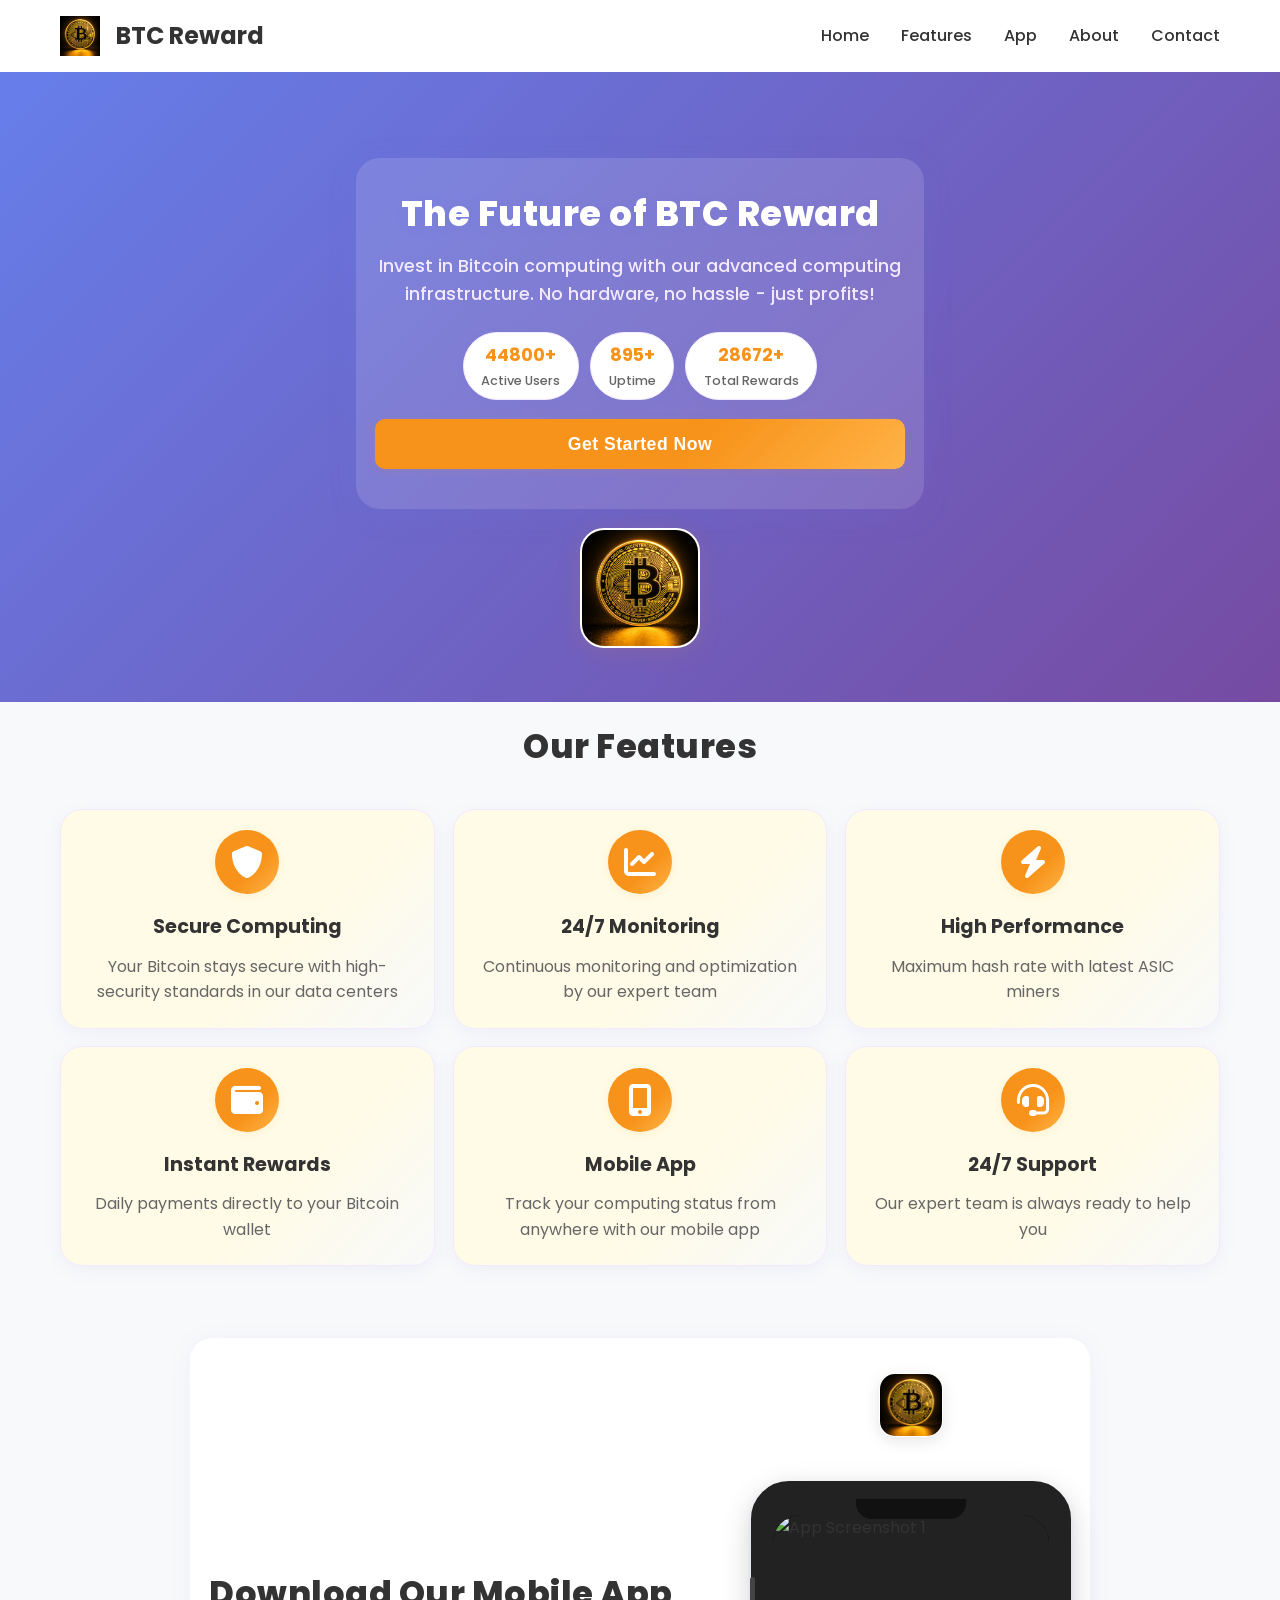
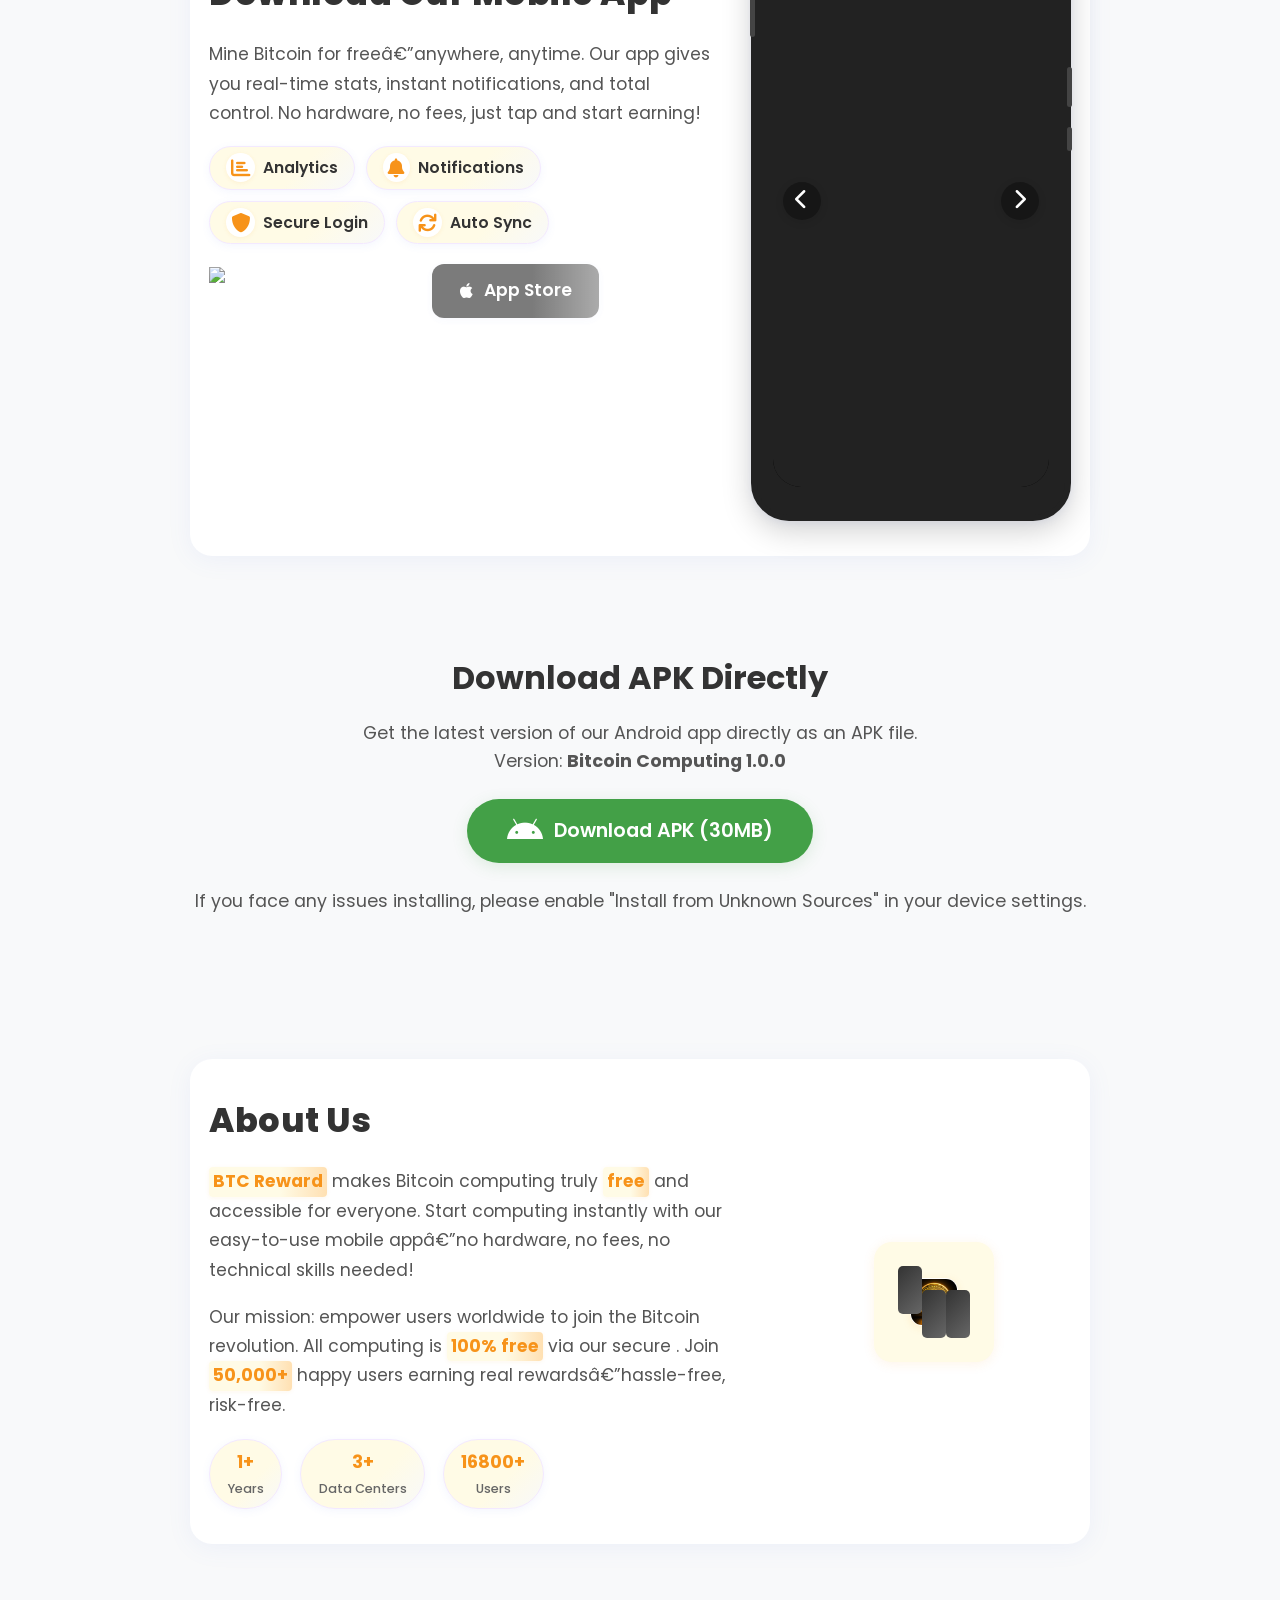
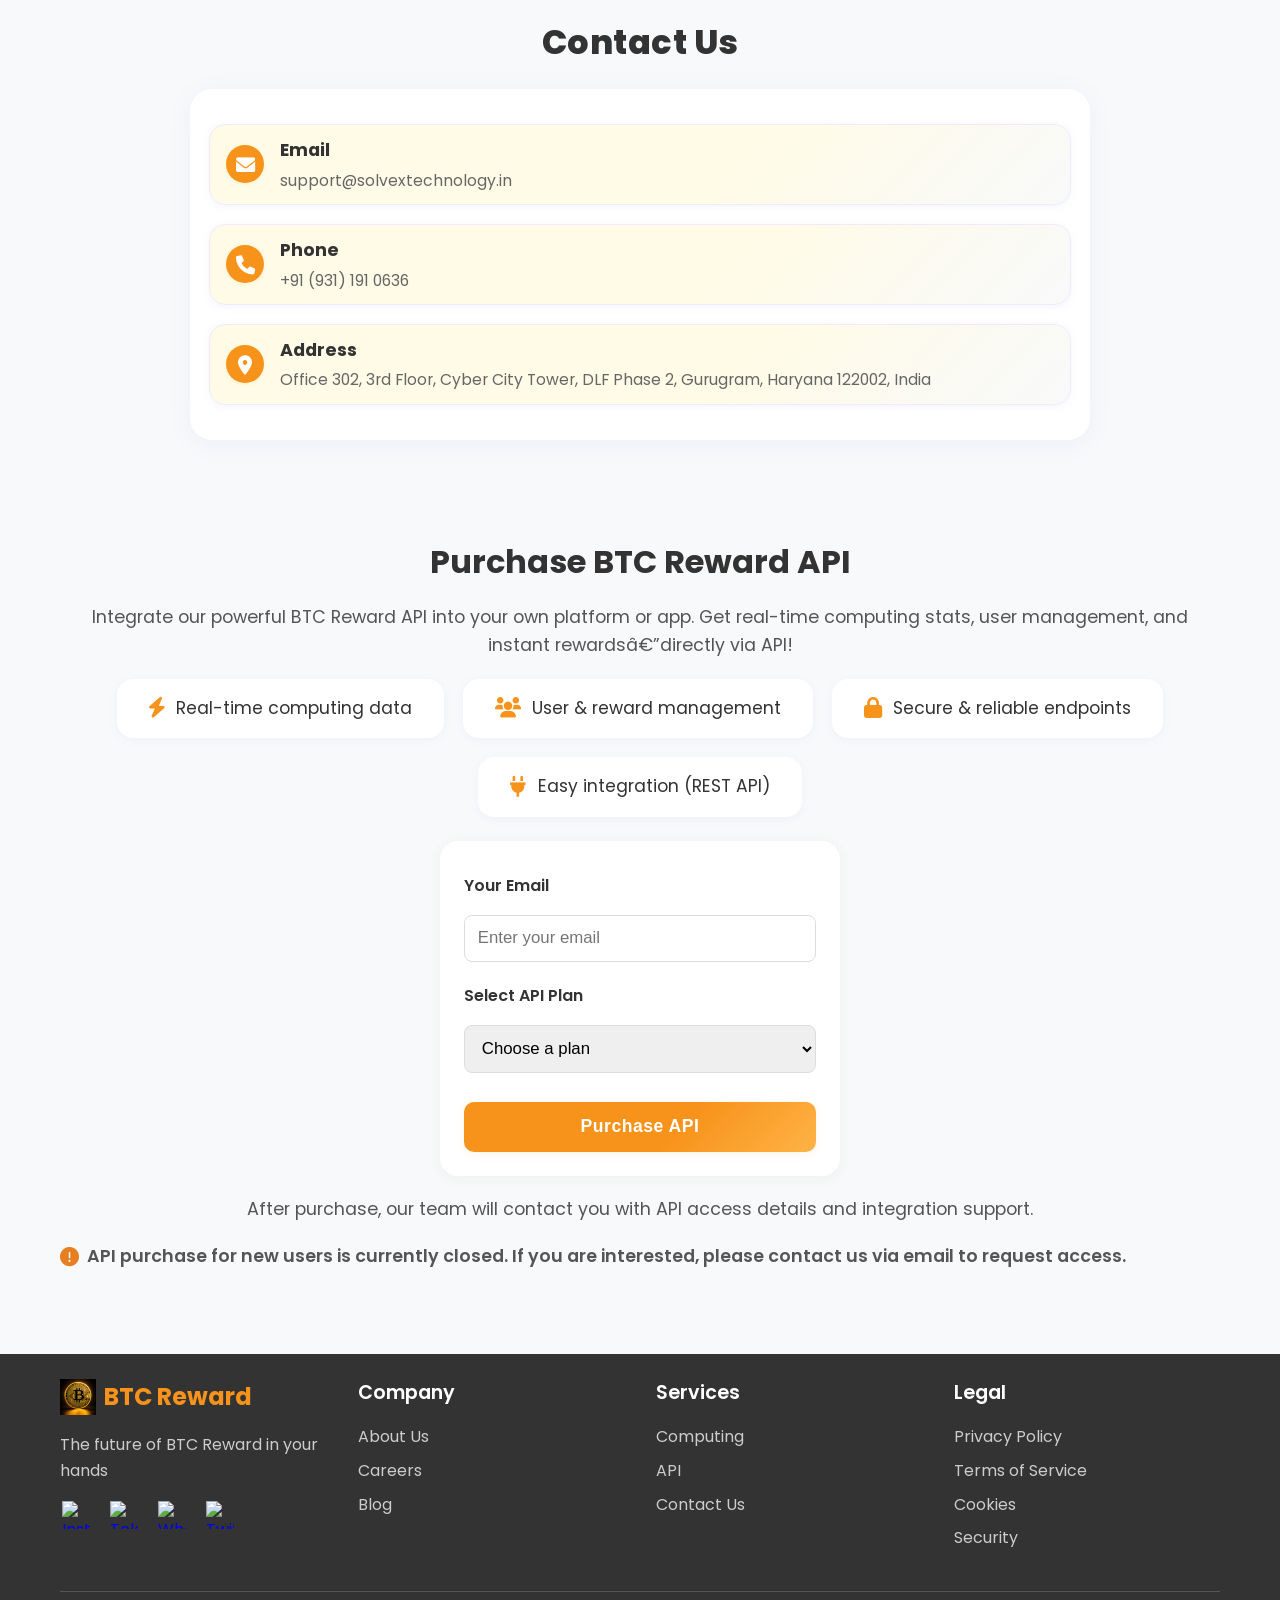
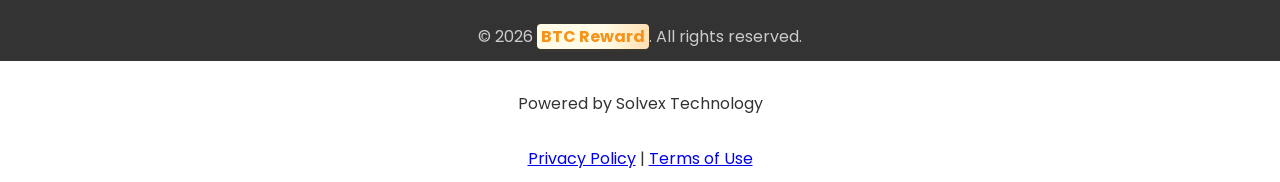
==== commit 1deb6dee: "Fix: update all URLs, copyright 2024->2026, blogspot->GitHub Pages" ====
--- a/index.html
+++ b/index.html
@@ -11,13 +11,13 @@
  content="bitcoin, computing, bitcoin computing, computing, crypto computing, free bitcoin computing, mobile bitcoin computing, secure computing, instant bitcoin reward, bitcoin computing app, cryptocurrency computing, earn bitcoin, bitcoin miner, computing app, best bitcoin computing, free computing, bitcoin computing software, bitcoin computing site, crypto earning, bitcoin earning app, bitcoin computing online, bitcoin computing platform, bitcoin computing website, bitcoin computing for android, bitcoin computing for mobile, bitcoin computing free, bitcoin computing 2024, bitcoin computing without investment, bitcoin computing no hardware, bitcoin computing no fees, bitcoin computing trusted, bitcoin computing reward, bitcoin computing secure, bitcoin computing legit, bitcoin computing real, bitcoin computing fast, bitcoin computing easy, bitcoin computing safe, bitcoin computing support, bitcoin computing 24/7, bitcoin computing instant, bitcoin computing withdraw, bitcoin computing guide, bitcoin computing tutorial, bitcoin computing india, bitcoin computing worldwide, bitcoin computing latest, bitcoin computing update, bitcoin computing news, bitcoin computing tips, bitcoin computing tricks, bitcoin computing earning, bitcoin computing rewards, bitcoin computing , bitcoin computing service, bitcoin computing solution, bitcoin computing technology, bitcoin computing infrastructure, bitcoin computing data center, bitcoin computing pool, bitcoin computing stats, bitcoin computing analytics, bitcoin computing notification, bitcoin computing auto sync, bitcoin computing secure login, bitcoin computing uptime, bitcoin computing reward, bitcoin computing users, bitcoin computing support, bitcoin computing help, bitcoin computing contact, bitcoin computing about, bitcoin computing app download, bitcoin computing apk, bitcoin computing android app, bitcoin computing ios app, bitcoin computing telegram, bitcoin computing whatsapp, bitcoin computing instagram, bitcoin computing twitter, bitcoin computing social, bitcoin computing blog, bitcoin computing careers, bitcoin computing press, bitcoin computing legal, bitcoin computing privacy, bitcoin computing terms, bitcoin computing cookies, bitcoin computing security, bitcoin computing policy, bitcoin computing faq, bitcoin computing support, bitcoin computing customer care, bitcoin computing feedback, bitcoin computing review, bitcoin computing testimonial, bitcoin computing experience, bitcoin computing join, bitcoin computing start, bitcoin computing signup, bitcoin computing register, bitcoin computing login, bitcoin computing dashboard, bitcoin computing stats, bitcoin computing reward, bitcoin computing withdraw, bitcoin computing earning, bitcoin computing profit, bitcoin computing revenue, bitcoin computing bonus, bitcoin computing referral, bitcoin computing invite, bitcoin computing share, bitcoin computing promote, bitcoin computing marketing, bitcoin computing advertisement, bitcoin computing campaign, bitcoin computing offer, bitcoin computing deal, bitcoin computing discount, bitcoin computing free trial, bitcoin computing demo, bitcoin computing test, bitcoin computing beta, bitcoin computing launch, bitcoin computing release, bitcoin computing update, bitcoin computing version, bitcoin computing roadmap, bitcoin computing future, bitcoin computing vision, bitcoin computing mission, bitcoin computing goal, bitcoin computing objective, bitcoin computing plan, bitcoin computing strategy, bitcoin computing roadmap, bitcoin computing journey, bitcoin computing story, bitcoin computing success, bitcoin computing achievement, bitcoin computing milestone, bitcoin computing growth, bitcoin computing expansion, bitcoin computing scale, bitcoin computing global, bitcoin computing international, bitcoin computing universal, bitcoin computing community, bitcoin computing network, bitcoin computing group, bitcoin computing team">
  <meta name="robots" content="index, follow">
  <meta name="google-site-verification" content="437PzoK1XAEiyH_S6qPrITYSk3T8XDj7a3iDzCQaHCE" />
-    <link rel="canonical" href="https://bitcoincloudminingformobile.blogspot.com/">
+    <link rel="canonical" href="https://btcreward.github.io/btcreward/">
  <!-- Open Graph Tags -->
  <meta property="og:title" content="BTC Reward - Free, Secure & Profitable Bitcoin Computing">
  <meta property="og:description"
  content="Start free BTC Reward instantly! No hardware, no fees. 100% secure, mobile-friendly, and trusted by 50,000+ users. Download our app and earn Bitcoin now.">
  <meta property="og:image" content="App logo/new_logo_512x512.png">
-    <meta property="og:url" content="https://bitcoincloudminingformobile.blogspot.com/">
+    <meta property="og:url" content="https://btcreward.github.io/btcreward/">
  <meta property="og:type" content="website">
  <!-- Twitter Card Tags -->
  <meta name="twitter:card" content="summary_large_image">
@@ -31,11 +31,11 @@
  "@context": "https://schema.org",
  "@type": "WebSite",
  "name": "BTC Reward",
-      "url": "https://bitcoincloudminingformobile.blogspot.com/",
+      "url": "https://btcreward.github.io/btcreward/",
  "description": "Start free BTC Reward instantly! No hardware, no fees. 100% secure, mobile-friendly, and trusted by 50,000+ users.",
  "potentialAction": {
  "@type": "SearchAction",
-        "target": "https://bitcoincloudminingformobile.blogspot.com/?q={search_term_string}",
+        "target": "https://btcreward.github.io/btcreward/?q={search_term_string}",
  "query-input": "required name=search_term_string"
  }
  }
@@ -392,7 +392,7 @@
  </div>
  </div>
  <div class="footer-bottom">
- <p>&copy; 2024 <span class="highlight">BTC Reward</span>. All rights reserved.</p>
+ <p>&copy; 2026 <span class="highlight">BTC Reward</span>. All rights reserved.</p>
  </div>
  </div>
  </footer>
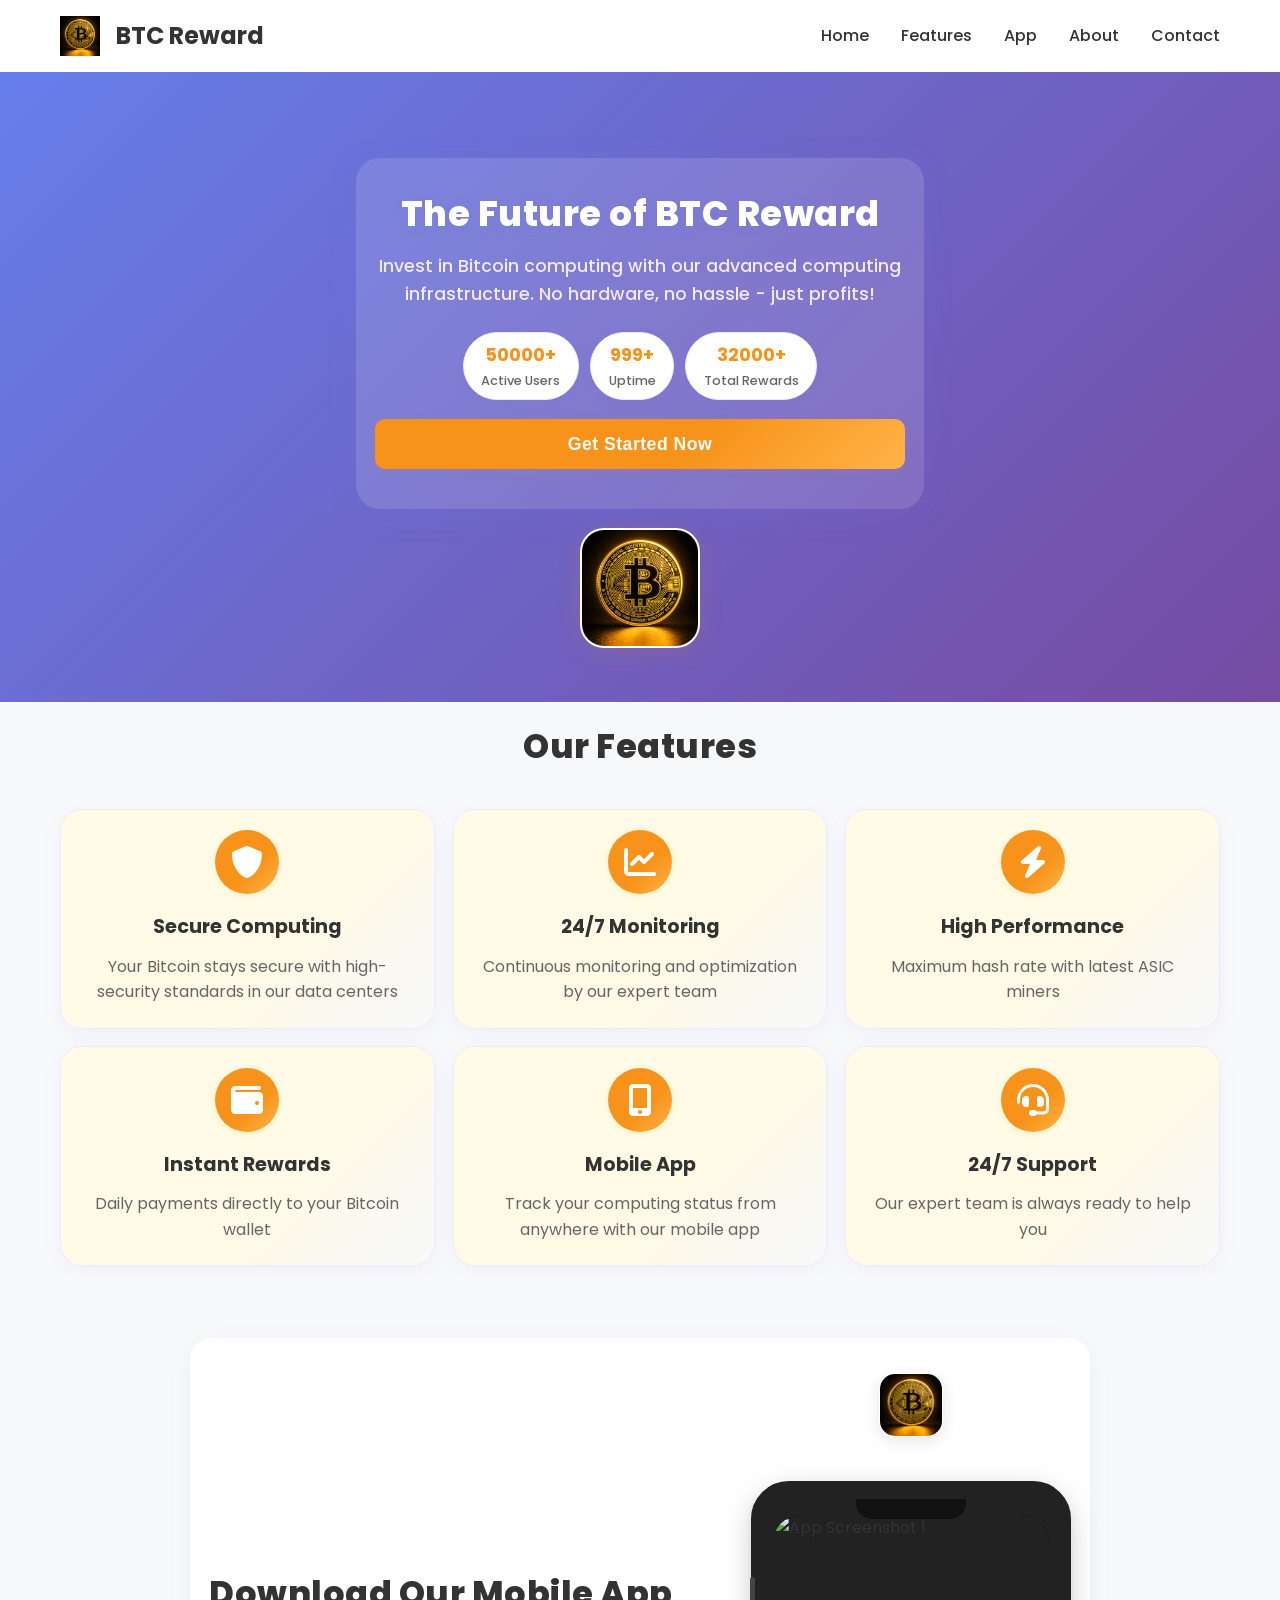
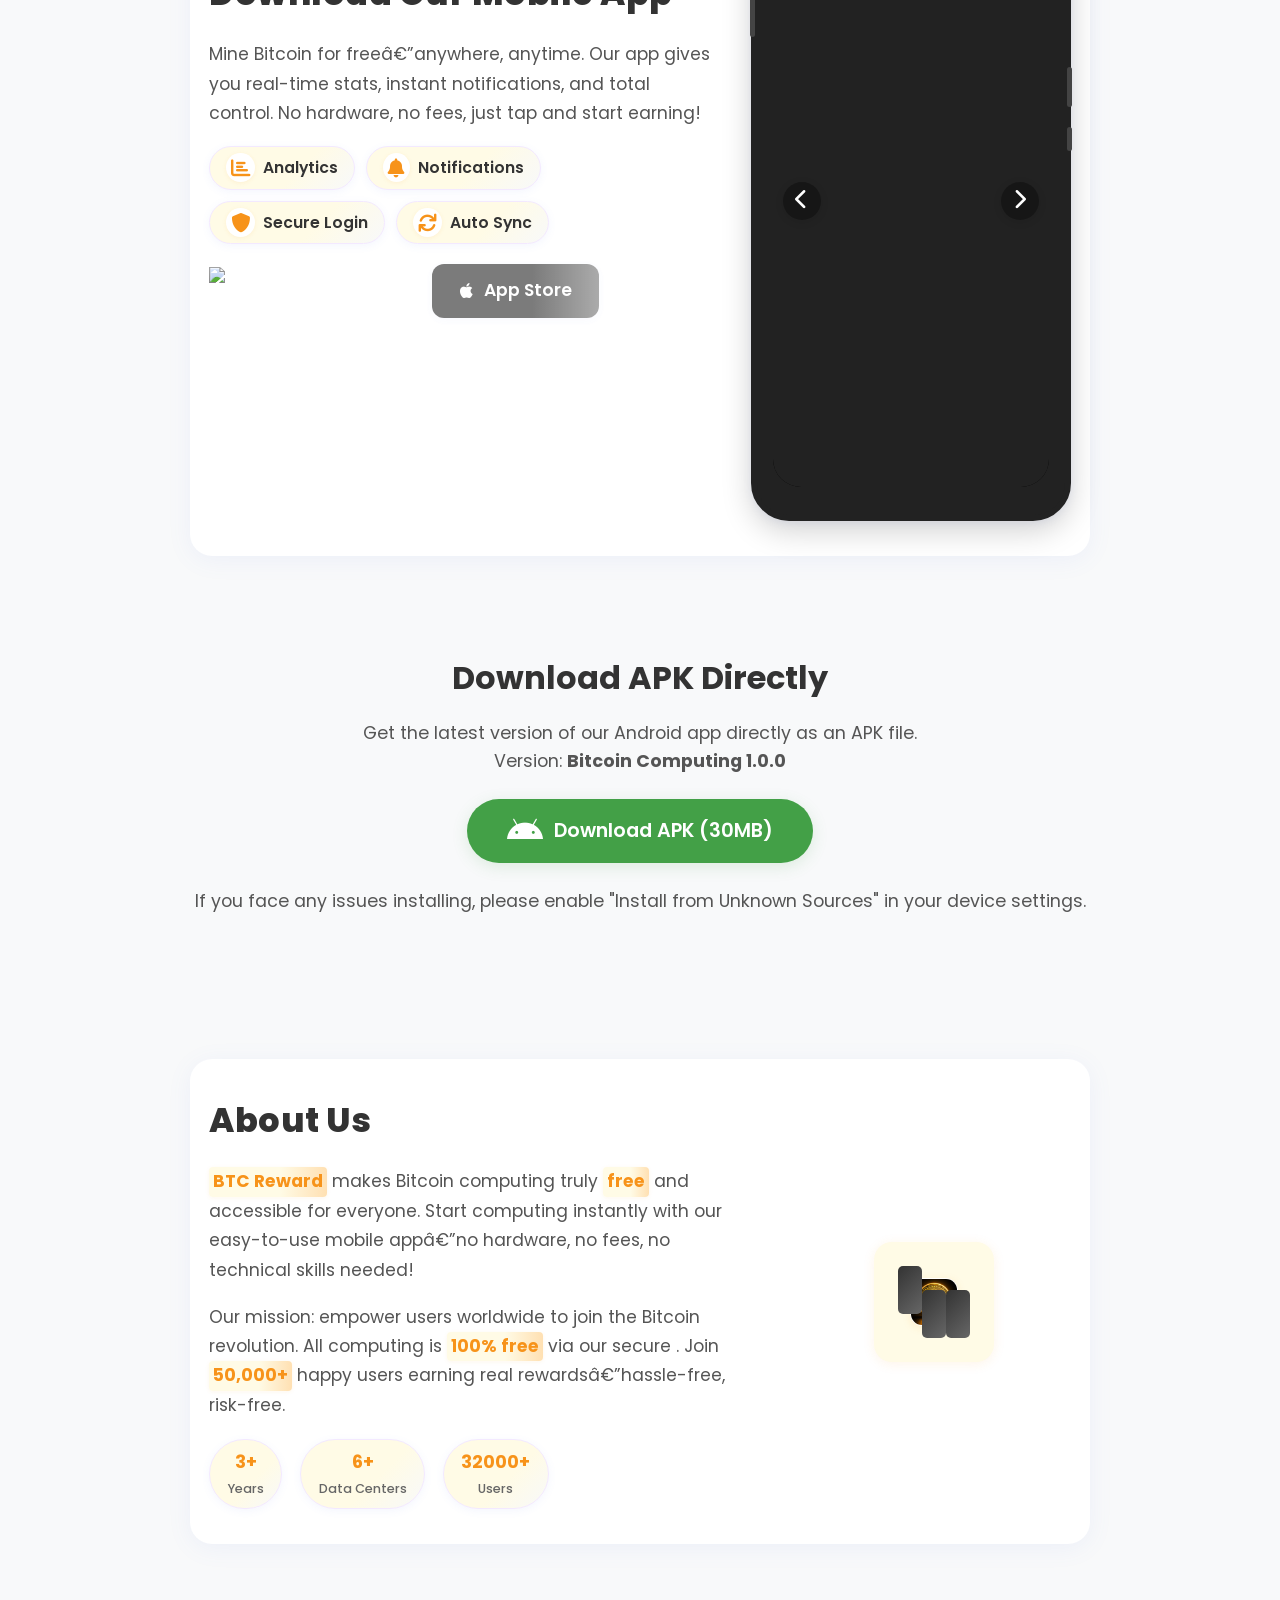
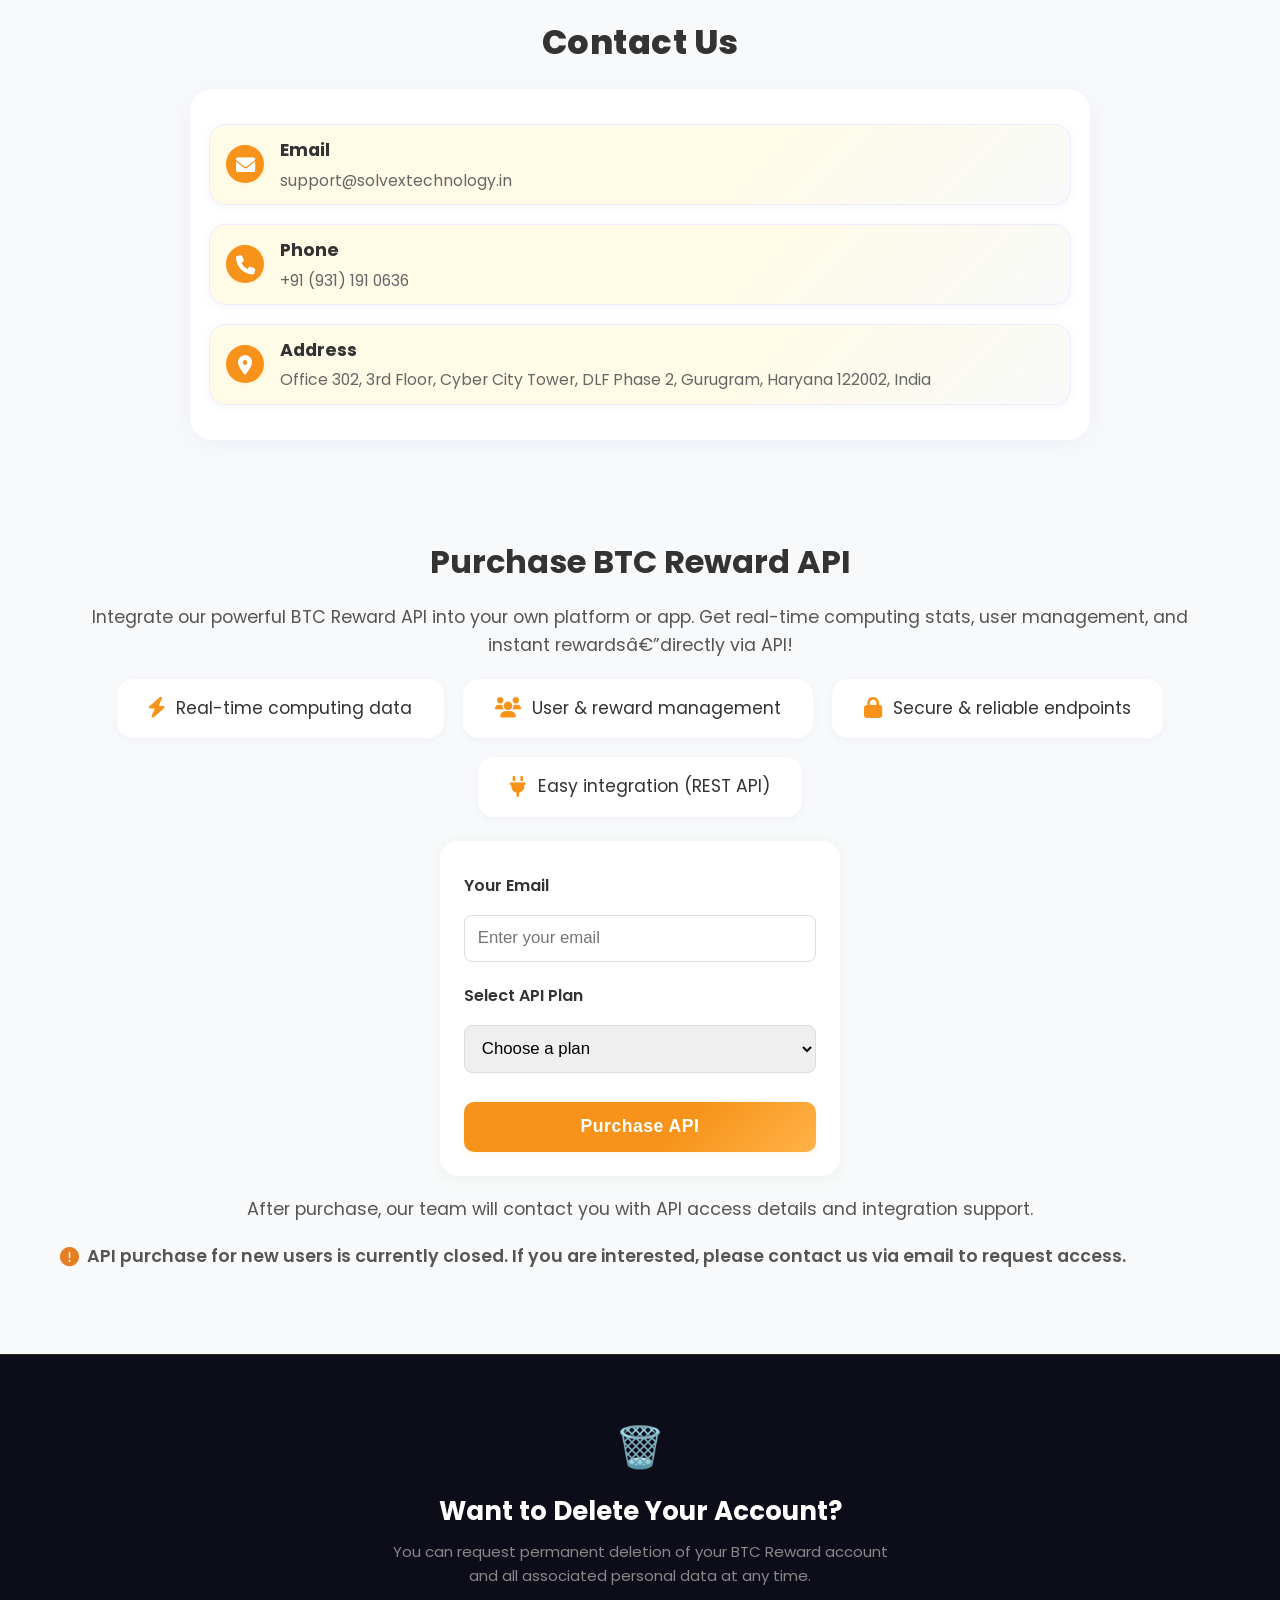
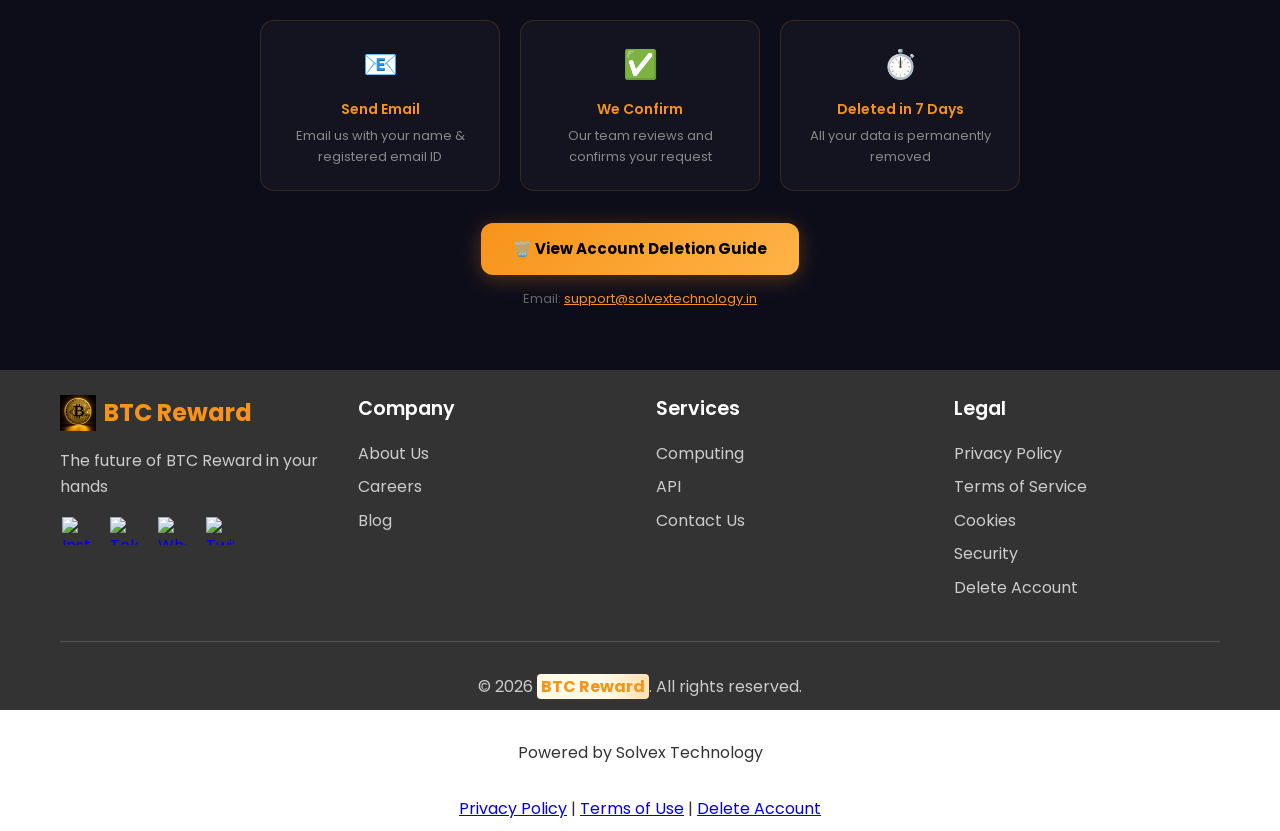
==== commit 077e22bf: "Add account deletion section on homepage with guide link" ====
--- a/index.html
+++ b/index.html
@@ -335,7 +335,40 @@
  </div>
  </section>
 
+ <!-- Account Deletion Section -->
+ <section id="delete-account" style="background:#0d0d1a; padding:60px 0; border-top:1px solid rgba(247,147,26,0.15);">
+  <div class="container" style="max-width:860px; margin:0 auto; padding:0 24px;">
+   <div style="text-align:center; margin-bottom:32px;">
+    <span style="font-size:40px;">🗑️</span>
+    <h2 style="font-size:26px; font-weight:700; color:#fff; margin:12px 0 8px;">Want to Delete Your Account?</h2>
+    <p style="color:#888; font-size:15px; max-width:520px; margin:0 auto;">You can request permanent deletion of your BTC Reward account and all associated personal data at any time.</p>
+   </div>
+   <div style="display:flex; flex-wrap:wrap; gap:20px; justify-content:center; margin-bottom:32px;">
+    <div style="background:rgba(255,255,255,0.03); border:1px solid rgba(247,147,26,0.15); border-radius:14px; padding:22px 24px; flex:1; min-width:200px; max-width:240px; text-align:center;">
+     <div style="font-size:28px; margin-bottom:10px;">📧</div>
+     <h3 style="font-size:14px; font-weight:600; color:#f7931a; margin-bottom:6px;">Send Email</h3>
+     <p style="font-size:13px; color:#888; margin:0;">Email us with your name &amp; registered email ID</p>
+    </div>
+    <div style="background:rgba(255,255,255,0.03); border:1px solid rgba(247,147,26,0.15); border-radius:14px; padding:22px 24px; flex:1; min-width:200px; max-width:240px; text-align:center;">
+     <div style="font-size:28px; margin-bottom:10px;">✅</div>
+     <h3 style="font-size:14px; font-weight:600; color:#f7931a; margin-bottom:6px;">We Confirm</h3>
+     <p style="font-size:13px; color:#888; margin:0;">Our team reviews and confirms your request</p>
+    </div>
+    <div style="background:rgba(255,255,255,0.03); border:1px solid rgba(247,147,26,0.15); border-radius:14px; padding:22px 24px; flex:1; min-width:200px; max-width:240px; text-align:center;">
+     <div style="font-size:28px; margin-bottom:10px;">⏱️</div>
+     <h3 style="font-size:14px; font-weight:600; color:#f7931a; margin-bottom:6px;">Deleted in 7 Days</h3>
+     <p style="font-size:13px; color:#888; margin:0;">All your data is permanently removed</p>
+    </div>
+   </div>
+   <div style="text-align:center;">
+    <a href="delete-account.html" style="display:inline-flex; align-items:center; gap:10px; background:linear-gradient(135deg,#f7931a,#ffb347); color:#000; font-weight:700; font-size:15px; padding:14px 32px; border-radius:12px; text-decoration:none; box-shadow:0 4px 20px rgba(247,147,26,0.3);">🗑️ View Account Deletion Guide</a>
+    <p style="margin-top:14px; color:#666; font-size:13px;">Email: <a href="mailto:support@solvextechnology.in" style="color:#f7931a;">support@solvextechnology.in</a></p>
+   </div>
+  </div>
+ </section>
+
  <!-- Footer -->
+
  <footer class="footer">
  <div class="container">
  <div class="footer-content">
@@ -388,6 +421,7 @@
  <li><a href="terms-of-service.html">Terms of Service</a></li>
  <li><a href="cookies.html">Cookies</a></li>
  <li><a href="security.html">Security</a></li>
+ <li><a href="delete-account.html">Delete Account</a></li>
  </ul>
  </div>
  </div>
@@ -406,7 +440,8 @@
    <!-- Privacy & Terms Links Start -->
   <div class="external-link-section">
         <a href="privacy.html">Privacy Policy</a> |
-        <a href="terms.html">Terms of Use</a>
+        <a href="terms.html">Terms of Use</a> |
+        <a href="delete-account.html">Delete Account</a>
   </div>
   <!-- Privacy & Terms Links End -->
 
